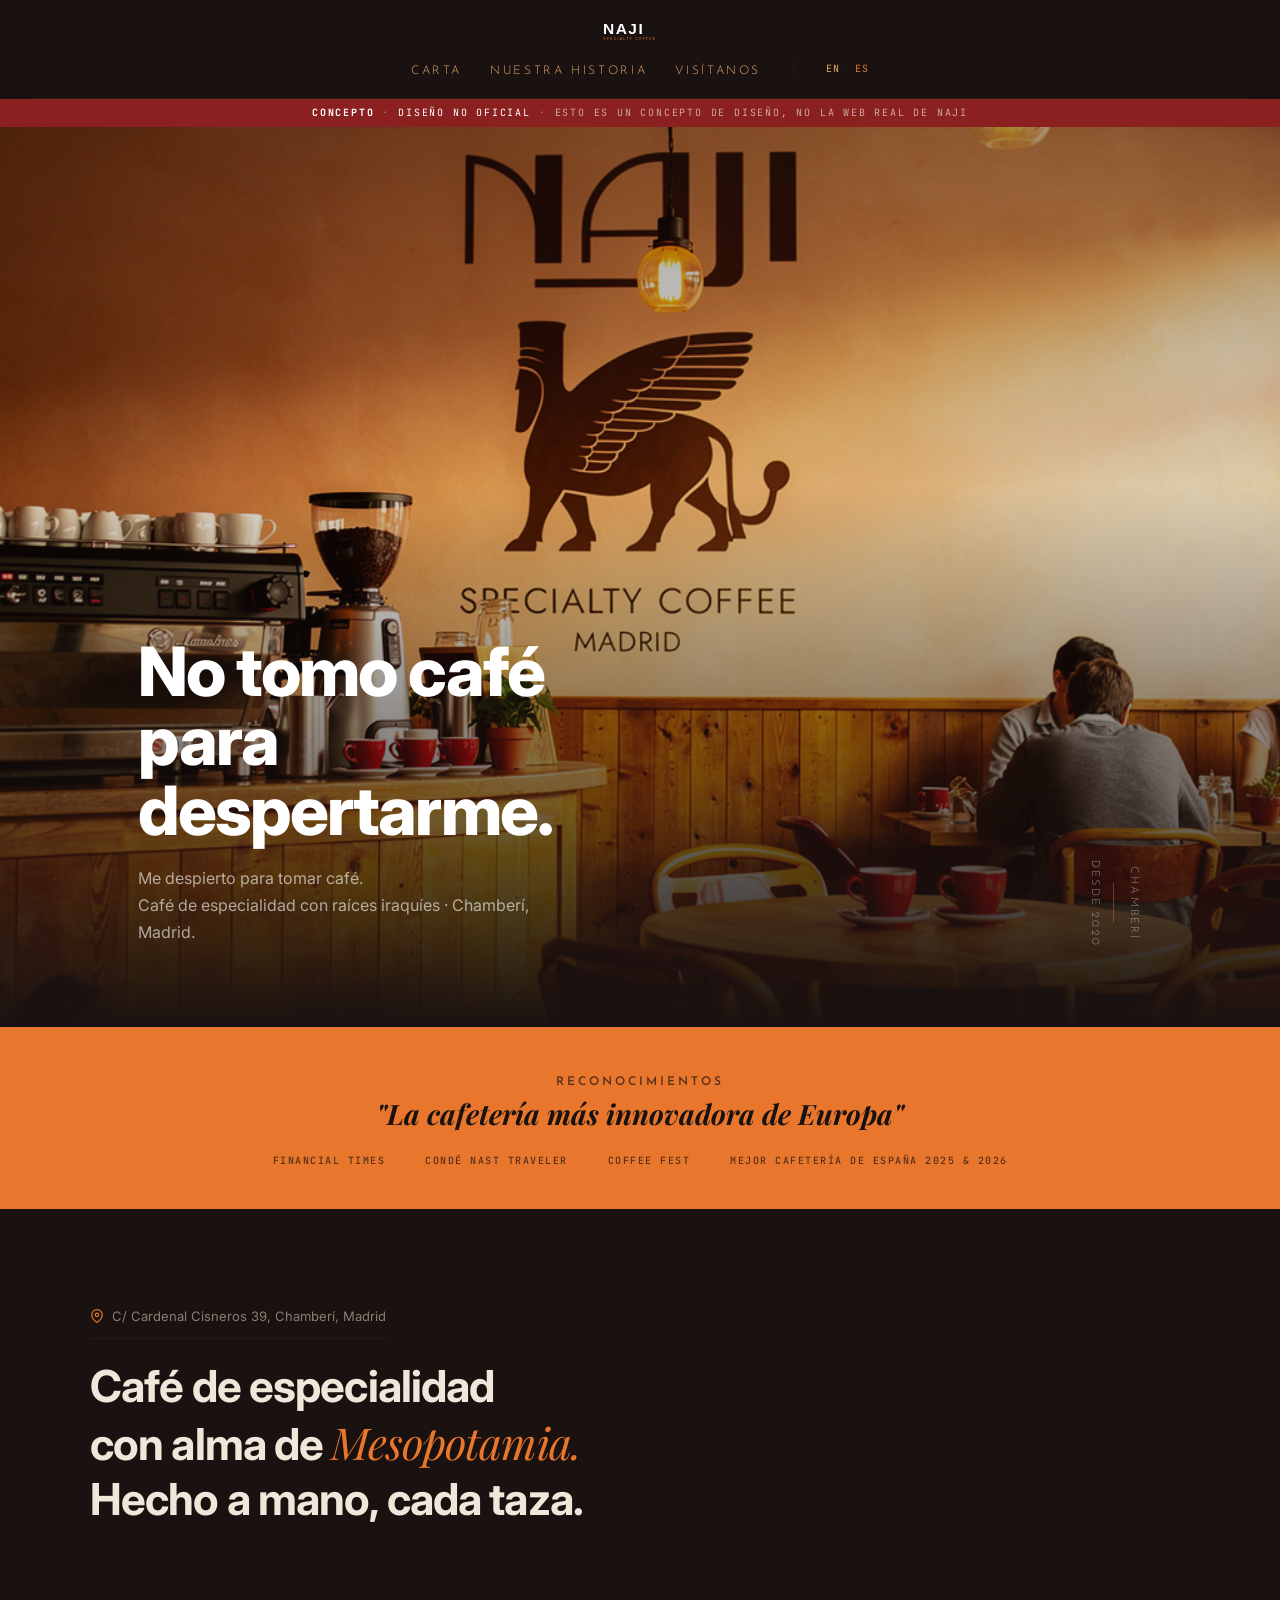
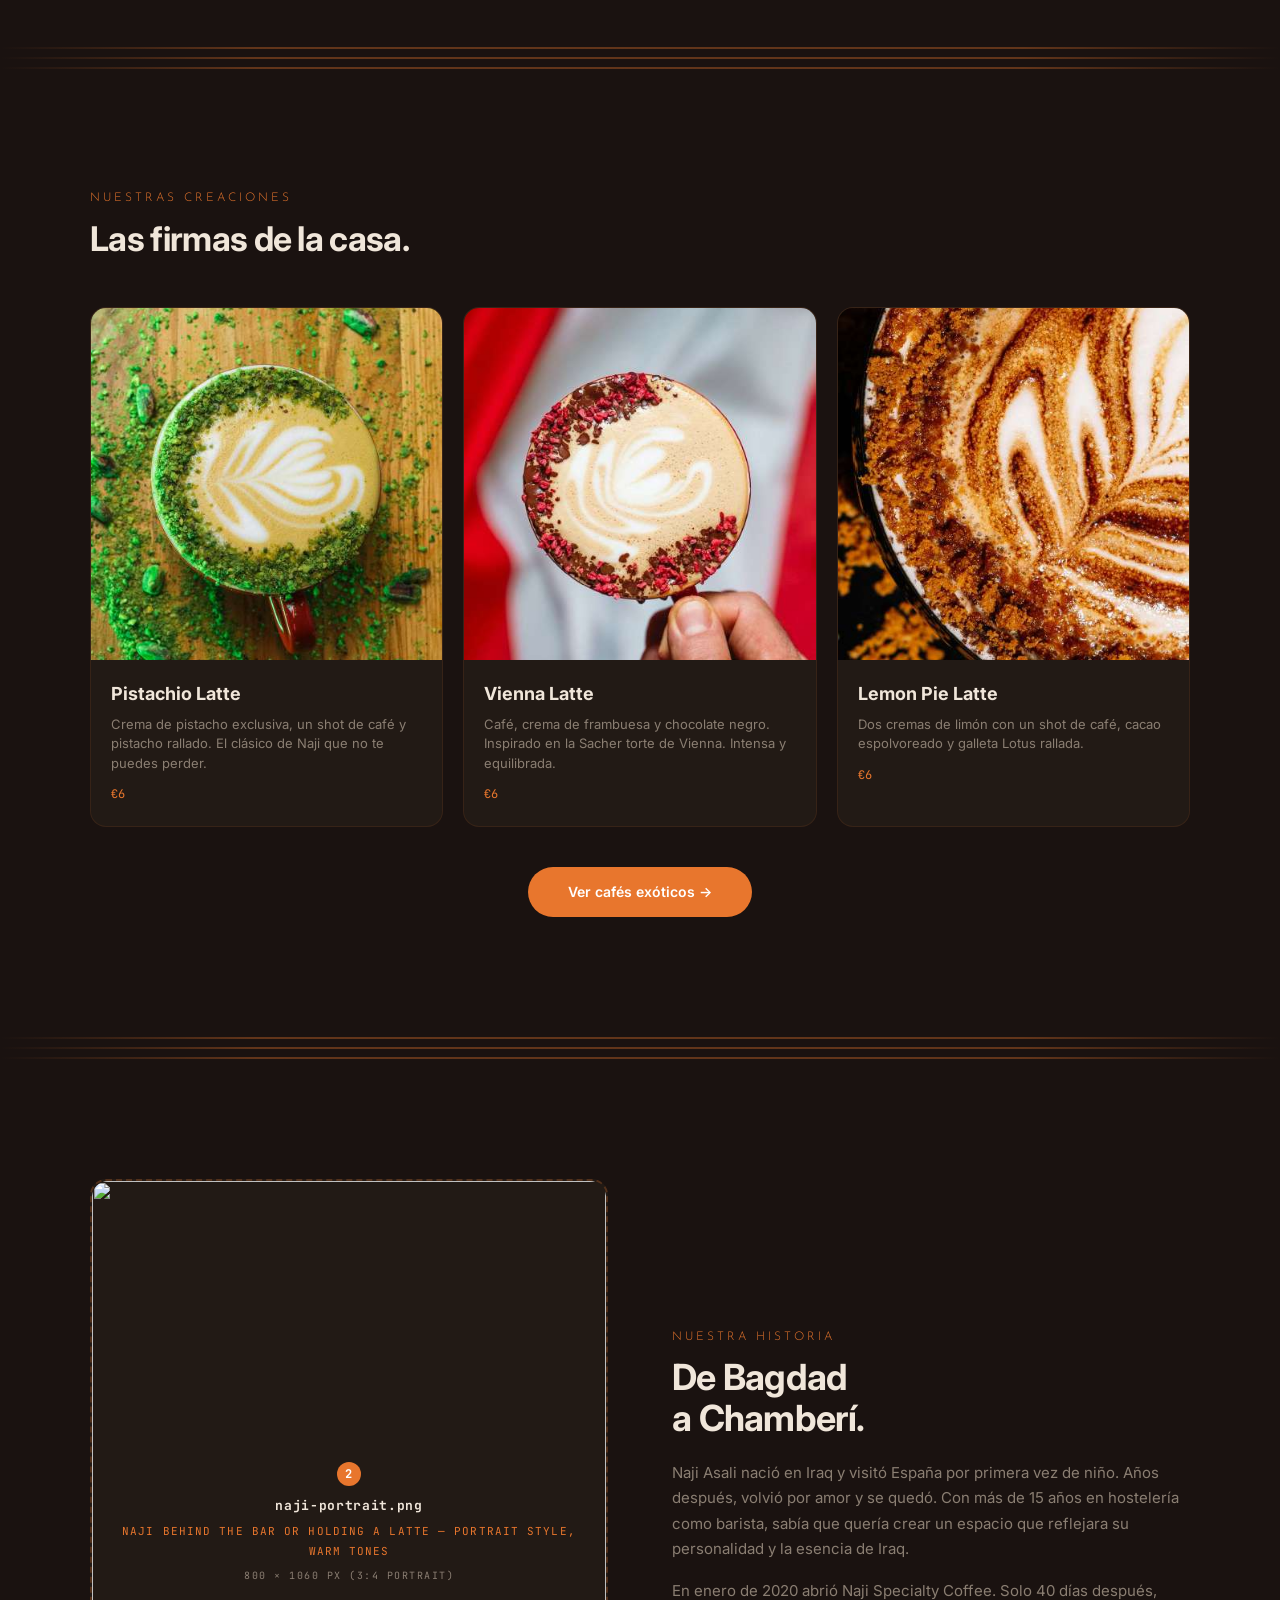
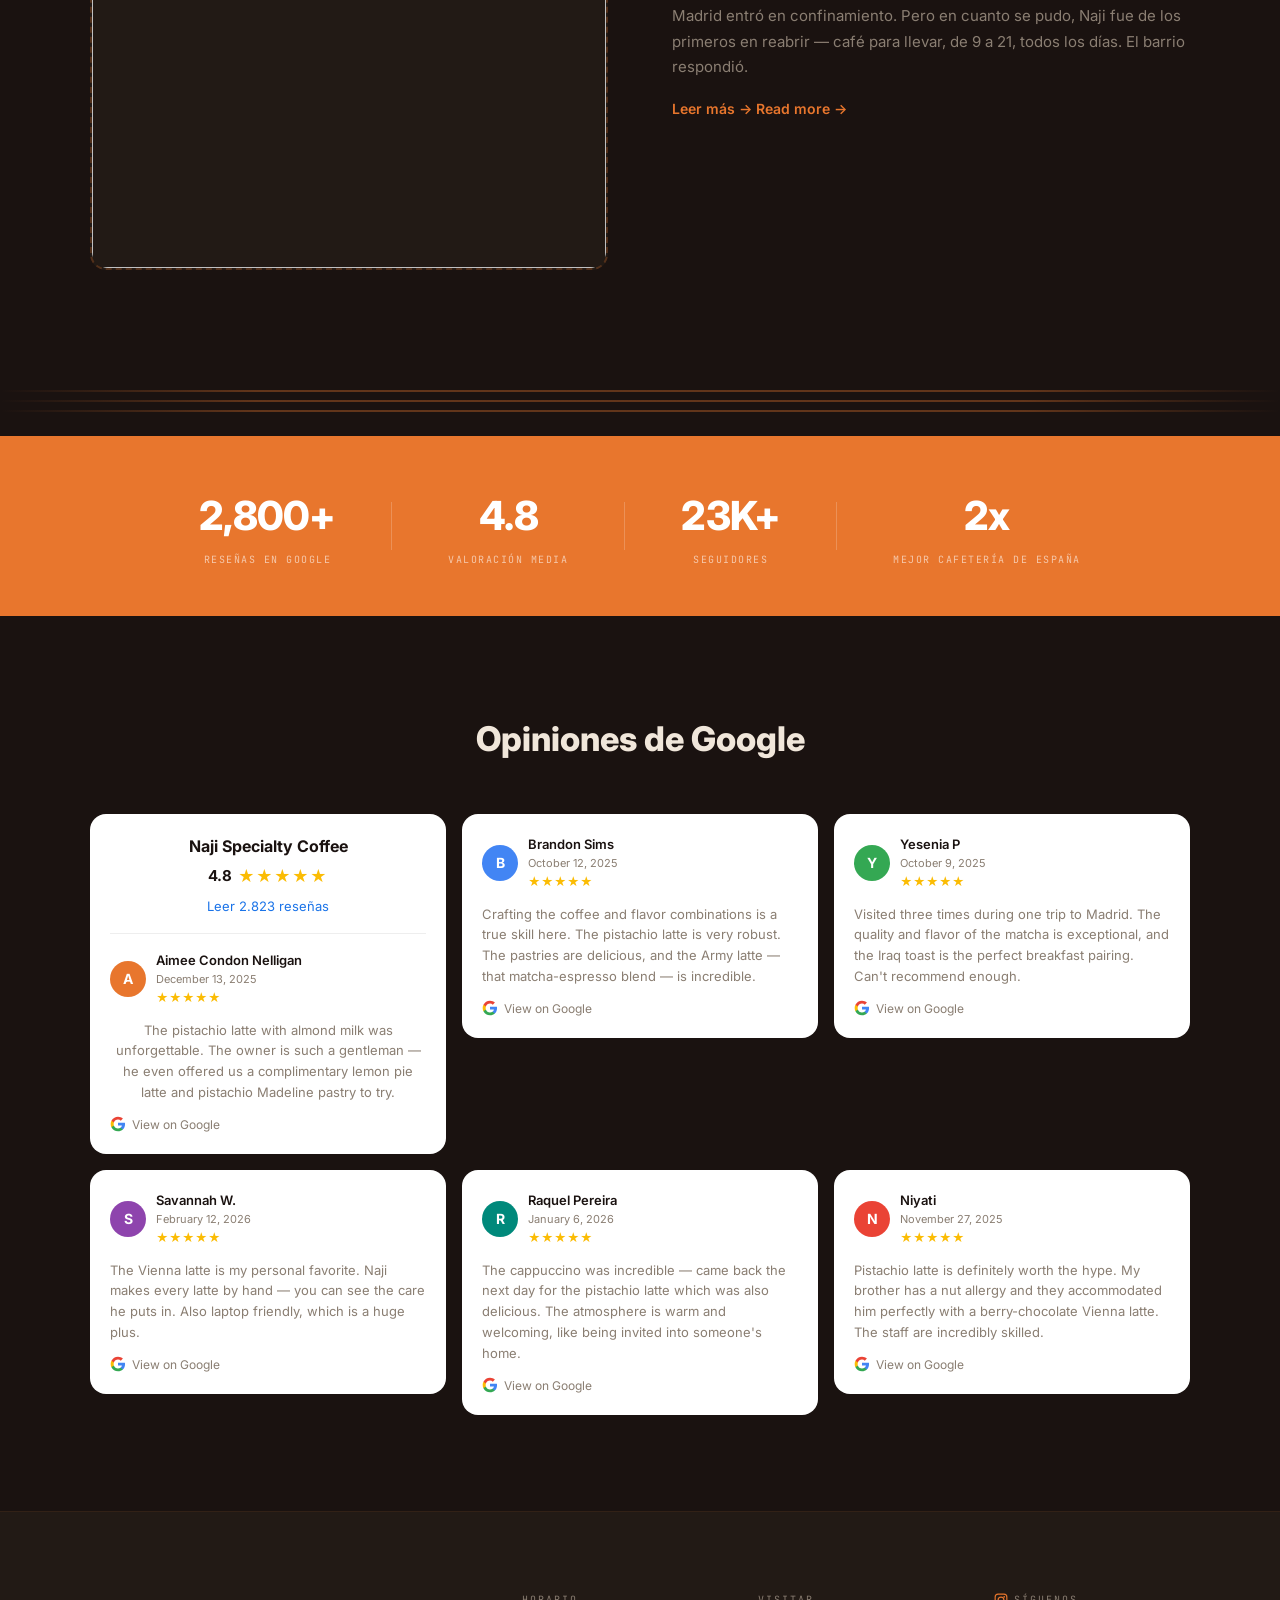
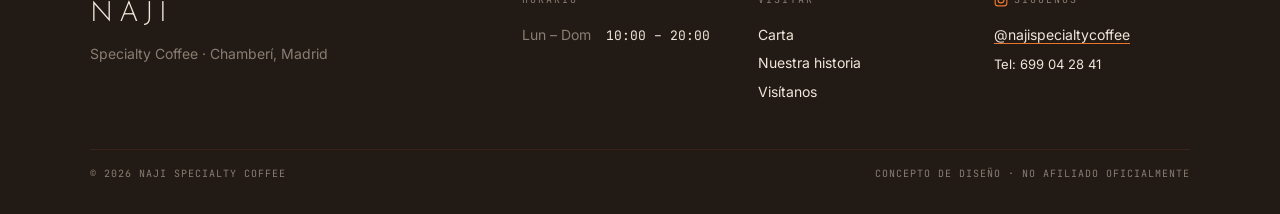
==== index.html @ 487032be "Add hamburger menu for mobile navigation Co-Authored-By: Claude Opus 4.6 (1M context) <noreply@anthr" ====
<!DOCTYPE html>
<html lang="es" class="lang-es">
<head>
<meta charset="UTF-8">
<meta name="viewport" content="width=device-width, initial-scale=1.0">
<title>Naji Specialty Coffee · Chamberí, Madrid</title>
<meta name="description" content="Naji Specialty Coffee — No tomo café para despertarme, me despierto para tomar café. Café de especialidad con raíces iraquíes en Chamberí. Mejor cafetería de España 2025 y 2026.">
<link rel="icon" type="image/svg+xml" href="favicon.svg">
<link rel="preconnect" href="https://fonts.googleapis.com">
<link rel="preconnect" href="https://fonts.gstatic.com" crossorigin>
<link href="https://fonts.googleapis.com/css2?family=Josefin+Sans:wght@300;400;600&family=Playfair+Display:ital,wght@0,400;0,600;0,700;1,400;1,600&family=Inter:wght@300;400;500&family=JetBrains+Mono:wght@400;500&display=swap" rel="stylesheet">
<link rel="stylesheet" href="css/style.css">
</head>
<body>

<div class="sticky-header">
<nav class="nav">
  <a href="index.html" class="nav-logo">
    <img src="logo.svg" alt="Naji Specialty Coffee">
  </a>
  <div class="nav-bottom">
    <ul class="nav-links">
      <li><a href="carta.html" data-es>Carta</a><a href="carta.html" data-en>Menu</a></li>
      <li><a href="nuestra-historia.html" data-es>Nuestra historia</a><a href="nuestra-historia.html" data-en>Our story</a></li>
      <li><a href="visitanos.html" data-es>Visítanos</a><a href="visitanos.html" data-en>Visit</a></li>
    </ul>
    <div class="nav-divider"></div>
    <div class="lang-toggle">
      <button data-lang="en">EN</button>
      <span class="sep">&middot;</span>
      <button data-lang="es">ES</button>
    </div>
    <button class="hamburger" aria-label="Menu"><span></span><span></span><span></span></button>
  </div>
</nav>
<div class="concept-banner">
  <strong>Concepto</strong><span class="sep">&middot;</span><span>Diseño no oficial</span><span class="sep">&middot;</span><span class="soft">Esto es un concepto de diseño, no la web real de Naji</span>
</div>
</div>

<!-- HERO -->
<section class="hero">
  <div class="hero-media">
    <img src="img/hero-interior.png" alt="">
  </div>
  <div class="hero-inner">
    <div class="hero-caption">
      <h1 class="title" data-es>No tomo café<br>para despertarme.</h1>
      <h1 class="title" data-en>I don't drink coffee<br>to wake up.</h1>
      <p class="subtitle" data-es>Me despierto para tomar café.<br>Café de especialidad con raíces iraquíes · Chamberí, Madrid.</p>
      <p class="subtitle" data-en>I wake up to drink coffee.<br>Specialty coffee with Iraqi roots · Chamberí, Madrid.</p>
    </div>
    <div class="hero-side-label">
      <span>Chamberí</span>
      <span class="hero-side-line"></span>
      <span>Desde 2020</span>
    </div>
  </div>
</section>

<!-- PRESS STRIP -->
<section class="press-strip">
  <div class="press-inner">
    <span class="label" data-es>Reconocimientos</span>
    <span class="label" data-en>Recognition</span>
    <p class="headline" data-es>"La cafetería más innovadora de Europa"</p>
    <p class="headline" data-en>"The most inventive coffee shop in Europe"</p>
    <div class="press-logos">
      <span>Financial Times</span>
      <span>Condé Nast Traveler</span>
      <span>Coffee Fest</span>
      <span data-es>Mejor Cafetería de España 2025 & 2026</span>
      <span data-en>Best Café in Spain 2025 & 2026</span>
    </div>
  </div>
</section>

<!-- INTRO -->
<section class="intro">
  <div class="intro-inner">
    <span class="intro-address">
      <svg width="14" height="14" viewBox="0 0 24 24" fill="none" stroke="currentColor" stroke-width="2"><path d="M21 10c0 7-9 13-9 13s-9-6-9-13a9 9 0 0 1 18 0z"/><circle cx="12" cy="10" r="3"/></svg>
      C/ Cardenal Cisneros 39, Chamberí, Madrid
    </span>
    <div class="intro-statement" data-es>
      Café de especialidad<br>
      con alma de <em>Mesopotamia.</em><br>
      Hecho a mano, cada taza.
    </div>
    <div class="intro-statement" data-en>
      Specialty coffee<br>
      with a <em>Mesopotamian</em> soul.<br>
      Handcrafted, every cup.
    </div>
  </div>
</section>

<div class="section-lines"><span></span><span></span><span></span></div>

<!-- SIGNATURE DRINKS -->
<section class="signature">
  <div class="signature-inner">
    <div class="signature-header">
      <span class="section-label" data-es>Nuestras creaciones</span>
      <span class="section-label" data-en>Our creations</span>
      <h2 class="display-m" data-es>Las firmas de la casa.</h2>
      <h2 class="display-m" data-en>House signatures.</h2>
    </div>
    <div class="signature-grid">
      <a href="carta.html" class="sig-card">
        <div class="media"><img src="img/pistachio-latte.jpg" alt=""></div>
        <div class="body">
          <h3>Pistachio Latte</h3>
          <p class="desc" data-es>Crema de pistacho exclusiva, un shot de café y pistacho rallado. El clásico de Naji que no te puedes perder.</p>
          <p class="desc" data-en>Exclusive pistachio cream, a coffee shot and grated pistachio. The Naji classic you can't miss.</p>
          <span class="price">&euro;6</span>
        </div>
      </a>
      <a href="carta.html" class="sig-card">
        <div class="media"><img src="img/vienna-latte.jpg" alt=""></div>
        <div class="body">
          <h3>Vienna Latte</h3>
          <p class="desc" data-es>Café, crema de frambuesa y chocolate negro. Inspirado en la Sacher torte de Vienna. Intensa y equilibrada.</p>
          <p class="desc" data-en>Coffee, raspberry cream and dark chocolate. Inspired by Vienna's Sacher torte. Intense and balanced.</p>
          <span class="price">&euro;6</span>
        </div>
      </a>
      <a href="carta.html" class="sig-card">
        <div class="media"><img src="img/lemon-pie-latte.jpg" alt=""></div>
        <div class="body">
          <h3>Lemon Pie Latte</h3>
          <p class="desc" data-es>Dos cremas de limón con un shot de café, cacao espolvoreado y galleta Lotus rallada.</p>
          <p class="desc" data-en>Two lemon creams with a coffee shot, cacao and crushed Lotus biscuit.</p>
          <span class="price">&euro;6</span>
        </div>
      </a>
    </div>
    <div style="text-align: center; margin-top: 40px;">
      <a href="carta.html" class="menu-hl-btn" data-es>Ver cafés exóticos &rarr;</a>
      <a href="carta.html" class="menu-hl-btn" data-en>See exotic coffees &rarr;</a>
    </div>
  </div>
</section>

<div class="section-lines"><span></span><span></span><span></span></div>

<!-- STORY -->
<section class="story">
  <div class="story-grid">
    <div class="story-media img-placeholder">
      <img src="img/naji-portrait.png" alt="">
      <div class="ph-label"><span class="ph-num">2</span><strong>naji-portrait.png</strong>Naji behind the bar or holding a latte — portrait style, warm tones<br><span class="ph-res">800 &times; 1060 px (3:4 portrait)</span></div>
    </div>
    <div class="story-copy">
      <span class="section-label" data-es>Nuestra historia</span>
      <span class="section-label" data-en>Our story</span>
      <h2 data-es>De Bagdad<br>a Chamberí.</h2>
      <h2 data-en>From Baghdad<br>to Chamberí.</h2>
      <p data-es>Naji Asali nació en Iraq y visitó España por primera vez de niño. Años después, volvió por amor y se quedó. Con más de 15 años en hostelería como barista, sabía que quería crear un espacio que reflejara su personalidad y la esencia de Iraq.</p>
      <p data-en>Naji Asali was born in Iraq and visited Spain for the first time as a kid. Years later, he moved back for love and stayed. With over 15 years in hospitality as a barista, he knew he wanted to create a space that reflected his personality and the essence of Iraq.</p>
      <p data-es>En enero de 2020 abrió Naji Specialty Coffee. Solo 40 días después, Madrid entró en confinamiento. Pero en cuanto se pudo, Naji fue de los primeros en reabrir — café para llevar, de 9 a 21, todos los días. El barrio respondió.</p>
      <p data-en>In January 2020 he opened Naji Specialty Coffee. Just 40 days later, Madrid went into lockdown. But as soon as it was possible, Naji was one of the first to reopen — takeaway coffee, 9 to 9, every day. The neighbourhood responded.</p>
      <a href="nuestra-historia.html" class="link" data-es>Leer más &rarr;</a>
      <a href="nuestra-historia.html" class="link" data-en>Read more &rarr;</a>
    </div>
  </div>
</section>

<div class="section-lines"><span></span><span></span><span></span></div>

<!-- AWARDS NUMBERS -->
<section class="awards-strip">
  <div class="awards-inner">
    <div class="award">
      <span class="number">2,800+</span>
      <span class="unit" data-es>Reseñas en Google</span>
      <span class="unit" data-en>Google Reviews</span>
    </div>
    <div class="award-divider"></div>
    <div class="award">
      <span class="number">4.8</span>
      <span class="unit" data-es>Valoración media</span>
      <span class="unit" data-en>Average rating</span>
    </div>
    <div class="award-divider"></div>
    <div class="award">
      <span class="number">23K+</span>
      <span class="unit">Seguidores</span>
    </div>
    <div class="award-divider"></div>
    <div class="award">
      <span class="number">2x</span>
      <span class="unit" data-es>Mejor Cafetería de España</span>
      <span class="unit" data-en>Best Café in Spain</span>
    </div>
  </div>
</section>

<!-- GOOGLE REVIEWS -->
<section class="reviews">
  <div class="reviews-inner">
    <h2 class="reviews-title" data-es>Opiniones de Google</h2>
    <h2 class="reviews-title" data-en>Google Reviews</h2>
    <div class="reviews-grid">
      <!-- Summary card -->
      <div class="review-card review-summary-card">
        <div class="review-biz-name">Naji Specialty Coffee</div>
        <div class="review-rating-row">
          <span class="review-score">4.8</span>
          <span class="review-stars-gold">&#9733;&#9733;&#9733;&#9733;&#9733;</span>
        </div>
        <a href="https://g.co/kgs/najispecialtycoffee" target="_blank" class="review-read-all" data-es>Leer 2.823 reseñas</a>
        <a href="https://g.co/kgs/najispecialtycoffee" target="_blank" class="review-read-all" data-en>Read 2,823 reviews</a>
        <div class="review-card-inner">
          <div class="review-avatar av-orange">A</div>
          <div class="review-meta">
            <span class="review-author">Aimee Condon Nelligan</span>
            <span class="review-date">December 13, 2025</span>
            <span class="review-stars-sm">&#9733;&#9733;&#9733;&#9733;&#9733;</span>
          </div>
        </div>
        <p class="review-text">The pistachio latte with almond milk was unforgettable. The owner is such a gentleman — he even offered us a complimentary lemon pie latte and pistachio Madeline pastry to try.</p>
        <a href="https://www.google.com/maps/place/Naji+Specialty+Coffee" target="_blank" class="review-google-link"><svg class="g-icon" viewBox="0 0 24 24" width="16" height="16"><path fill="#4285F4" d="M22.56 12.25c0-.78-.07-1.53-.2-2.25H12v4.26h5.92a5.06 5.06 0 0 1-2.2 3.32v2.77h3.57c2.08-1.92 3.27-4.74 3.27-8.1z"/><path fill="#34A853" d="M12 23c2.97 0 5.46-.98 7.28-2.66l-3.57-2.77c-.98.66-2.23 1.06-3.71 1.06-2.86 0-5.29-1.93-6.16-4.53H2.18v2.84C3.99 20.53 7.7 23 12 23z"/><path fill="#FBBC05" d="M5.84 14.09c-.22-.66-.35-1.36-.35-2.09s.13-1.43.35-2.09V7.07H2.18C1.43 8.55 1 10.22 1 12s.43 3.45 1.18 4.93l2.85-2.22.81-.62z"/><path fill="#EA4335" d="M12 5.38c1.62 0 3.06.56 4.21 1.64l3.15-3.15C17.45 2.09 14.97 1 12 1 7.7 1 3.99 3.47 2.18 7.07l3.66 2.84c.87-2.6 3.3-4.53 6.16-4.53z"/></svg>View on Google</a>
      </div>

      <!-- Review 2 -->
      <div class="review-card">
        <div class="review-card-inner">
          <div class="review-avatar av-blue">B</div>
          <div class="review-meta">
            <span class="review-author">Brandon Sims</span>
            <span class="review-date">October 12, 2025</span>
            <span class="review-stars-sm">&#9733;&#9733;&#9733;&#9733;&#9733;</span>
          </div>
        </div>
        <p class="review-text">Crafting the coffee and flavor combinations is a true skill here. The pistachio latte is very robust. The pastries are delicious, and the Army latte — that matcha-espresso blend — is incredible.</p>
        <a href="https://www.google.com/maps/place/Naji+Specialty+Coffee" target="_blank" class="review-google-link"><svg class="g-icon" viewBox="0 0 24 24" width="16" height="16"><path fill="#4285F4" d="M22.56 12.25c0-.78-.07-1.53-.2-2.25H12v4.26h5.92a5.06 5.06 0 0 1-2.2 3.32v2.77h3.57c2.08-1.92 3.27-4.74 3.27-8.1z"/><path fill="#34A853" d="M12 23c2.97 0 5.46-.98 7.28-2.66l-3.57-2.77c-.98.66-2.23 1.06-3.71 1.06-2.86 0-5.29-1.93-6.16-4.53H2.18v2.84C3.99 20.53 7.7 23 12 23z"/><path fill="#FBBC05" d="M5.84 14.09c-.22-.66-.35-1.36-.35-2.09s.13-1.43.35-2.09V7.07H2.18C1.43 8.55 1 10.22 1 12s.43 3.45 1.18 4.93l2.85-2.22.81-.62z"/><path fill="#EA4335" d="M12 5.38c1.62 0 3.06.56 4.21 1.64l3.15-3.15C17.45 2.09 14.97 1 12 1 7.7 1 3.99 3.47 2.18 7.07l3.66 2.84c.87-2.6 3.3-4.53 6.16-4.53z"/></svg>View on Google</a>
      </div>

      <!-- Review 3 -->
      <div class="review-card">
        <div class="review-card-inner">
          <div class="review-avatar av-green">Y</div>
          <div class="review-meta">
            <span class="review-author">Yesenia P</span>
            <span class="review-date">October 9, 2025</span>
            <span class="review-stars-sm">&#9733;&#9733;&#9733;&#9733;&#9733;</span>
          </div>
        </div>
        <p class="review-text">Visited three times during one trip to Madrid. The quality and flavor of the matcha is exceptional, and the Iraq toast is the perfect breakfast pairing. Can't recommend enough.</p>
        <a href="https://www.google.com/maps/place/Naji+Specialty+Coffee" target="_blank" class="review-google-link"><svg class="g-icon" viewBox="0 0 24 24" width="16" height="16"><path fill="#4285F4" d="M22.56 12.25c0-.78-.07-1.53-.2-2.25H12v4.26h5.92a5.06 5.06 0 0 1-2.2 3.32v2.77h3.57c2.08-1.92 3.27-4.74 3.27-8.1z"/><path fill="#34A853" d="M12 23c2.97 0 5.46-.98 7.28-2.66l-3.57-2.77c-.98.66-2.23 1.06-3.71 1.06-2.86 0-5.29-1.93-6.16-4.53H2.18v2.84C3.99 20.53 7.7 23 12 23z"/><path fill="#FBBC05" d="M5.84 14.09c-.22-.66-.35-1.36-.35-2.09s.13-1.43.35-2.09V7.07H2.18C1.43 8.55 1 10.22 1 12s.43 3.45 1.18 4.93l2.85-2.22.81-.62z"/><path fill="#EA4335" d="M12 5.38c1.62 0 3.06.56 4.21 1.64l3.15-3.15C17.45 2.09 14.97 1 12 1 7.7 1 3.99 3.47 2.18 7.07l3.66 2.84c.87-2.6 3.3-4.53 6.16-4.53z"/></svg>View on Google</a>
      </div>

      <!-- Review 4 -->
      <div class="review-card">
        <div class="review-card-inner">
          <div class="review-avatar av-purple">S</div>
          <div class="review-meta">
            <span class="review-author">Savannah W.</span>
            <span class="review-date">February 12, 2026</span>
            <span class="review-stars-sm">&#9733;&#9733;&#9733;&#9733;&#9733;</span>
          </div>
        </div>
        <p class="review-text">The Vienna latte is my personal favorite. Naji makes every latte by hand — you can see the care he puts in. Also laptop friendly, which is a huge plus.</p>
        <a href="https://www.google.com/maps/place/Naji+Specialty+Coffee" target="_blank" class="review-google-link"><svg class="g-icon" viewBox="0 0 24 24" width="16" height="16"><path fill="#4285F4" d="M22.56 12.25c0-.78-.07-1.53-.2-2.25H12v4.26h5.92a5.06 5.06 0 0 1-2.2 3.32v2.77h3.57c2.08-1.92 3.27-4.74 3.27-8.1z"/><path fill="#34A853" d="M12 23c2.97 0 5.46-.98 7.28-2.66l-3.57-2.77c-.98.66-2.23 1.06-3.71 1.06-2.86 0-5.29-1.93-6.16-4.53H2.18v2.84C3.99 20.53 7.7 23 12 23z"/><path fill="#FBBC05" d="M5.84 14.09c-.22-.66-.35-1.36-.35-2.09s.13-1.43.35-2.09V7.07H2.18C1.43 8.55 1 10.22 1 12s.43 3.45 1.18 4.93l2.85-2.22.81-.62z"/><path fill="#EA4335" d="M12 5.38c1.62 0 3.06.56 4.21 1.64l3.15-3.15C17.45 2.09 14.97 1 12 1 7.7 1 3.99 3.47 2.18 7.07l3.66 2.84c.87-2.6 3.3-4.53 6.16-4.53z"/></svg>View on Google</a>
      </div>

      <!-- Review 5 -->
      <div class="review-card">
        <div class="review-card-inner">
          <div class="review-avatar av-teal">R</div>
          <div class="review-meta">
            <span class="review-author">Raquel Pereira</span>
            <span class="review-date">January 6, 2026</span>
            <span class="review-stars-sm">&#9733;&#9733;&#9733;&#9733;&#9733;</span>
          </div>
        </div>
        <p class="review-text">The cappuccino was incredible — came back the next day for the pistachio latte which was also delicious. The atmosphere is warm and welcoming, like being invited into someone's home.</p>
        <a href="https://www.google.com/maps/place/Naji+Specialty+Coffee" target="_blank" class="review-google-link"><svg class="g-icon" viewBox="0 0 24 24" width="16" height="16"><path fill="#4285F4" d="M22.56 12.25c0-.78-.07-1.53-.2-2.25H12v4.26h5.92a5.06 5.06 0 0 1-2.2 3.32v2.77h3.57c2.08-1.92 3.27-4.74 3.27-8.1z"/><path fill="#34A853" d="M12 23c2.97 0 5.46-.98 7.28-2.66l-3.57-2.77c-.98.66-2.23 1.06-3.71 1.06-2.86 0-5.29-1.93-6.16-4.53H2.18v2.84C3.99 20.53 7.7 23 12 23z"/><path fill="#FBBC05" d="M5.84 14.09c-.22-.66-.35-1.36-.35-2.09s.13-1.43.35-2.09V7.07H2.18C1.43 8.55 1 10.22 1 12s.43 3.45 1.18 4.93l2.85-2.22.81-.62z"/><path fill="#EA4335" d="M12 5.38c1.62 0 3.06.56 4.21 1.64l3.15-3.15C17.45 2.09 14.97 1 12 1 7.7 1 3.99 3.47 2.18 7.07l3.66 2.84c.87-2.6 3.3-4.53 6.16-4.53z"/></svg>View on Google</a>
      </div>

      <!-- Review 6 -->
      <div class="review-card">
        <div class="review-card-inner">
          <div class="review-avatar av-red">N</div>
          <div class="review-meta">
            <span class="review-author">Niyati</span>
            <span class="review-date">November 27, 2025</span>
            <span class="review-stars-sm">&#9733;&#9733;&#9733;&#9733;&#9733;</span>
          </div>
        </div>
        <p class="review-text">Pistachio latte is definitely worth the hype. My brother has a nut allergy and they accommodated him perfectly with a berry-chocolate Vienna latte. The staff are incredibly skilled.</p>
        <a href="https://www.google.com/maps/place/Naji+Specialty+Coffee" target="_blank" class="review-google-link"><svg class="g-icon" viewBox="0 0 24 24" width="16" height="16"><path fill="#4285F4" d="M22.56 12.25c0-.78-.07-1.53-.2-2.25H12v4.26h5.92a5.06 5.06 0 0 1-2.2 3.32v2.77h3.57c2.08-1.92 3.27-4.74 3.27-8.1z"/><path fill="#34A853" d="M12 23c2.97 0 5.46-.98 7.28-2.66l-3.57-2.77c-.98.66-2.23 1.06-3.71 1.06-2.86 0-5.29-1.93-6.16-4.53H2.18v2.84C3.99 20.53 7.7 23 12 23z"/><path fill="#FBBC05" d="M5.84 14.09c-.22-.66-.35-1.36-.35-2.09s.13-1.43.35-2.09V7.07H2.18C1.43 8.55 1 10.22 1 12s.43 3.45 1.18 4.93l2.85-2.22.81-.62z"/><path fill="#EA4335" d="M12 5.38c1.62 0 3.06.56 4.21 1.64l3.15-3.15C17.45 2.09 14.97 1 12 1 7.7 1 3.99 3.47 2.18 7.07l3.66 2.84c.87-2.6 3.3-4.53 6.16-4.53z"/></svg>View on Google</a>
      </div>
    </div>
  </div>
</section>

<!-- FOOTER -->
<footer class="footer">
  <div class="footer-grid">
    <div>
      <div class="wordmark">NAJI</div>
      <p class="tagline-footer" data-es>Specialty Coffee · Chamberí, Madrid</p>
      <p class="tagline-footer" data-en>Specialty Coffee · Chamberí, Madrid</p>
    </div>
    <div>
      <h4 data-es>Horario</h4>
      <h4 data-en>Hours</h4>
      <div class="hours-table">
        <div class="hours-row">
          <span class="hours-days" data-es>Lun – Dom</span>
          <span class="hours-days" data-en>Mon – Sun</span>
          <span class="hours-time">10:00 – 20:00</span>
        </div>
      </div>
    </div>
    <div>
      <h4 data-es>Visitar</h4>
      <h4 data-en>Visit</h4>
      <ul>
        <li><a href="carta.html" data-es>Carta</a><a href="carta.html" data-en>Menu</a></li>
        <li><a href="nuestra-historia.html" data-es>Nuestra historia</a><a href="nuestra-historia.html" data-en>Our story</a></li>
        <li><a href="visitanos.html" data-es>Visítanos</a><a href="visitanos.html" data-en>Visit us</a></li>
      </ul>
    </div>
    <div>
      <h4 class="follow-heading" data-es><svg class="ig-icon" viewBox="0 0 24 24" fill="none" stroke="currentColor" stroke-width="2" stroke-linecap="round" stroke-linejoin="round"><rect x="2" y="2" width="20" height="20" rx="5"/><circle cx="12" cy="12" r="5"/><circle cx="17.5" cy="6.5" r="1.5" fill="currentColor" stroke="none"/></svg>Síguenos</h4>
      <h4 class="follow-heading" data-en><svg class="ig-icon" viewBox="0 0 24 24" fill="none" stroke="currentColor" stroke-width="2" stroke-linecap="round" stroke-linejoin="round"><rect x="2" y="2" width="20" height="20" rx="5"/><circle cx="12" cy="12" r="5"/><circle cx="17.5" cy="6.5" r="1.5" fill="currentColor" stroke="none"/></svg>Follow</h4>
      <ul>
        <li><a href="https://instagram.com/najispecialtycoffee" target="_blank" class="ig-handle">@najispecialtycoffee</a></li>
        <li style="margin-top: 8px; font-size: 13px; color: var(--text-muted);">Tel: 699 04 28 41</li>
      </ul>
    </div>
  </div>
  <div class="footer-bottom">
    <span>&copy; 2026 Naji Specialty Coffee</span>
    <span data-es>Concepto de diseño &middot; No afiliado oficialmente</span>
    <span data-en>Design concept &middot; Not officially affiliated</span>
  </div>
</footer>

<div class="mobile-menu">
  <a href="index.html" data-es>Inicio</a><a href="index.html" data-en>Home</a>
  <a href="carta.html" data-es>Carta</a><a href="carta.html" data-en>Menu</a>
  <a href="nuestra-historia.html" data-es>Nuestra historia</a><a href="nuestra-historia.html" data-en>Our story</a>
  <a href="visitanos.html" data-es>Visítanos</a><a href="visitanos.html" data-en>Visit</a>
</div>
<script src="js/lang.js"></script>
</body>
</html>
---- css/style.css ----
/* ========================================
   NAJI SPECIALTY COFFEE — IG Modern Dark
   ======================================== */

:root {
  --bg: #1A1210;
  --bg-card: #221A15;
  --bg-card-hover: #2A201A;
  --orange: #E8762D;
  --orange-glow: rgba(232,118,45,0.12);
  --white: #FFFFFF;
  --black: #1A1210;
  --text: #F0E6DA;
  --text-dim: #8A7E72;
  --border: rgba(232,118,45,0.08);

  --font: 'Inter', -apple-system, sans-serif;
  --font-display: 'Playfair Display', Georgia, serif;
  --font-naji: 'Josefin Sans', sans-serif;
  --font-mono: 'JetBrains Mono', monospace;

  --max-w: 1100px;
  --r: 16px;
}

*, *::before, *::after { box-sizing: border-box; margin: 0; padding: 0; }
html { scroll-behavior: smooth; }


body {
  font-family: var(--font); background: var(--bg); color: var(--text);
  line-height: 1.6; -webkit-font-smoothing: antialiased;
  opacity: 0; transition: opacity 0.15s;
}
body.fonts-ready { opacity: 1; }
a { color: inherit; text-decoration: none; }
img { display: block; width: 100%; height: auto; object-fit: cover; }
ul { list-style: none; }

/* --- Sticky header wrapper --- */
.sticky-header {
  position: sticky; top: 0; z-index: 900;
}
/* --- Banner (below nav) --- */
.concept-banner {
  position: relative; z-index: 800;
  background: #8B2020; color: #fff; text-align: center;
  font-family: var(--font-mono); font-size: 10px;
  letter-spacing: 0.18em; text-transform: uppercase;
  height: 28px; line-height: 28px; white-space: nowrap;
}
.concept-banner .sep { margin: 0 8px; opacity: 0.4; }
.concept-banner .soft { opacity: 0.6; }

/* --- Nav (centered stacked) --- */
.nav {
  display: flex; flex-direction: column; align-items: center;
  padding: 20px 32px 0;
  background: var(--bg);
}
.nav-logo img { height: 22px; width: auto; }
.nav-bottom {
  display: flex; align-items: center; gap: 32px;
  margin-top: 14px; padding-bottom: 16px;
  border-bottom: 1px solid var(--border); width: 100%; justify-content: center;
}
.nav-links { display: flex; gap: 28px; }
.nav-links a {
  font-family: var(--font-naji); font-size: 12px; font-weight: 300;
  letter-spacing: 0.22em; text-transform: uppercase;
  color: #E8A96A; transition: color 0.2s;
}
.nav-links a:hover { color: var(--white); }
.nav-divider { width: 1px; height: 14px; background: var(--border); }
.lang-toggle { display: flex; align-items: center; gap: 6px; }
.lang-toggle button {
  background: none; border: none; color: #E8A96A;
  font-family: var(--font-mono); font-size: 10px; cursor: pointer; padding: 0;
  letter-spacing: 0.1em;
}
.lang-toggle button.active { color: var(--orange); }
.lang-toggle .sep { color: #333; font-size: 10px; }

/* --- Hero --- */
.hero {
  position: relative; height: 100vh; min-height: 600px; max-height: 900px;
  overflow: hidden;
}
.hero-media { position: absolute; inset: 0; }
.hero-media img { width: 100%; height: 100%; object-fit: cover; }
.hero-media::after {
  content: ''; position: absolute; inset: 0;
  background: linear-gradient(to bottom, rgba(26,18,16,0.4) 0%, rgba(26,18,16,0.15) 40%, rgba(26,18,16,0.6) 75%, var(--bg) 100%);
}
.hero-inner {
  position: relative; z-index: 2; height: 100%;
  display: flex; align-items: flex-end;
  padding: 80px 48px; max-width: var(--max-w); margin: 0 auto;
}
.hero-caption { max-width: 560px; }
/* Hero side label (vertical) */
.hero-side-label {
  position: absolute; right: 48px; bottom: 80px; z-index: 2;
  display: flex; flex-direction: column; align-items: center; gap: 10px;
  font-family: var(--font-naji); font-size: 11px; font-weight: 300;
  letter-spacing: 0.2em; text-transform: uppercase; color: rgba(255,255,255,0.5);
  writing-mode: vertical-rl;
}
.hero-side-line { display: block; width: 1px; height: 40px; background: rgba(232,118,45,0.4); }
.hero-caption .title {
  font-family: var(--font); font-size: clamp(42px, 6vw, 68px);
  font-weight: 800; line-height: 1.02; color: var(--white);
  letter-spacing: -0.03em; margin-bottom: 20px;
}
.hero-caption .subtitle {
  font-size: 16px; font-weight: 400; color: rgba(255,255,255,0.6);
  line-height: 1.7; max-width: 420px;
}

/* --- Press Strip --- */
.press-strip {
  padding: 40px 32px; text-align: center;
  background: var(--orange); color: var(--bg);
}
.press-strip .label {
  font-family: var(--font-naji); font-size: 12px; font-weight: 300;
  text-transform: uppercase; letter-spacing: 0.25em;
  color: var(--bg); margin-bottom: 4px; opacity: 0.7; font-weight: 600;
}
.press-strip .headline {
  font-family: var(--font-display); font-size: clamp(20px, 2.5vw, 28px);
  font-weight: 700; font-style: italic; color: var(--bg);
}
.press-logos {
  display: flex; justify-content: center; gap: 40px; margin-top: 16px;
  font-family: var(--font-mono); font-size: 10px;
  text-transform: uppercase; letter-spacing: 0.15em; color: var(--bg); opacity: 0.7; font-weight: 500;
}

/* --- Intro --- */
.intro { padding: 96px 32px; }
.intro-inner { max-width: var(--max-w); margin: 0 auto; }
.intro-label {
  font-family: var(--font-mono); font-size: 10px;
  text-transform: uppercase; letter-spacing: 0.2em;
  color: var(--orange); margin-bottom: 16px;
}
.intro-address {
  display: inline-flex; align-items: center; gap: 8px;
  font-family: var(--font); font-size: 13px; font-weight: 400;
  color: var(--text-dim); margin-bottom: 20px;
  padding-bottom: 12px; border-bottom: 1px solid var(--border);
}
.intro-address svg { color: var(--orange); flex-shrink: 0; }
.intro-statement {
  font-size: clamp(28px, 3.5vw, 44px); font-weight: 700;
  line-height: 1.25; max-width: 640px; letter-spacing: -0.02em;
}
.intro-statement em {
  font-style: italic; font-family: var(--font-display);
  font-weight: 400; color: var(--orange);
}

/* --- Section divider lines --- */
.section-lines {
  padding: 24px 0;
  display: flex; flex-direction: column; gap: 8px;
}
.section-lines span {
  display: block; height: 2px; width: 100%;
  background: linear-gradient(to right, transparent, rgba(232,118,45,0.35) 20%, rgba(232,118,45,0.35) 80%, transparent);
}

/* --- Section helpers --- */
.section-label {
  font-family: var(--font-naji); font-size: 12px; font-weight: 300;
  text-transform: uppercase; letter-spacing: 0.25em;
  color: var(--orange); display: block; margin-bottom: 10px;
}
.display-m {
  font-size: clamp(24px, 3vw, 34px); font-weight: 700;
  line-height: 1.2; letter-spacing: -0.02em;
}

/* --- Signature Drinks --- */
.signature { padding: 96px 32px; }
.signature-inner { max-width: var(--max-w); margin: 0 auto; }
.signature-header { margin-bottom: 48px; }
.signature-grid { display: grid; grid-template-columns: repeat(3, 1fr); gap: 20px; }
.sig-card {
  background: var(--bg-card); border: 1px solid rgba(232,118,45,0.1);
  border-radius: var(--r); overflow: hidden;
  transition: border-color 0.3s, transform 0.3s;
}
.sig-card:hover { border-color: var(--orange); transform: translateY(-4px); }
.sig-card .media { aspect-ratio: 1; overflow: hidden; }
.sig-card .media img { width: 100%; height: 100%; object-fit: cover; transition: transform 0.5s; }
.sig-card:hover .media img { transform: scale(1.05); }
.sig-card .body { padding: 20px; }
.sig-card h3 { font-size: 18px; font-weight: 700; margin-bottom: 6px; }
.sig-card .desc { font-size: 13px; color: var(--text-dim); line-height: 1.5; }
.sig-card .price {
  display: inline-block; margin-top: 12px;
  font-family: var(--font-mono); font-size: 12px; color: var(--orange);
}

/* --- Story --- */
.story { padding: 96px 32px; }
.story-grid {
  max-width: var(--max-w); margin: 0 auto;
  display: grid; grid-template-columns: 1fr 1fr; gap: 64px; align-items: center;
}
.story-media { border-radius: var(--r); overflow: hidden; aspect-ratio: 3/4; }
.story-media img { width: 100%; height: 100%; object-fit: cover; }
.story-copy h2 {
  font-size: clamp(26px, 3vw, 36px); font-weight: 700;
  line-height: 1.15; margin-bottom: 20px; letter-spacing: -0.02em;
}
.story-copy p { font-size: 15px; color: var(--text-dim); line-height: 1.7; margin-bottom: 16px; }
.story-copy .link {
  display: inline-flex; align-items: center; gap: 6px;
  color: var(--orange); font-size: 14px; font-weight: 600;
  transition: gap 0.2s;
}
.story-copy .link:hover { gap: 10px; }

/* --- Menu Highlights --- */
.menu-highlights {
  padding: 96px 32px;
  background: var(--bg-card);
}
.menu-hl-inner { max-width: var(--max-w); margin: 0 auto; text-align: center; }
.menu-hl-sub { color: var(--text-dim); font-size: 15px; margin-top: 6px; margin-bottom: 48px; }
.menu-hl-grid { display: grid; grid-template-columns: repeat(4, 1fr); gap: 16px; text-align: left; }
.menu-hl-card {
  background: var(--bg); border: 1px solid rgba(232,118,45,0.08);
  border-radius: 12px; padding: 20px;
  transition: border-color 0.2s, background 0.2s;
  cursor: default; min-height: 110px; display: flex; flex-direction: column;
}
.menu-hl-card:hover { border-color: var(--orange); background: var(--bg-card-hover); }
.menu-hl-card h3 { font-size: 16px; font-weight: 600; margin-bottom: 4px; }
.menu-hl-desc {
  font-size: 12px; color: var(--text-dim); line-height: 1.4;
  max-height: 0; overflow: hidden; opacity: 0;
  transition: max-height 0.3s, opacity 0.25s, margin 0.3s;
}
.menu-hl-card:hover .menu-hl-desc { max-height: 50px; opacity: 1; margin-bottom: 8px; }
.menu-hl-price { font-family: var(--font-mono); font-size: 16px; font-weight: 700; color: var(--orange); margin-top: auto; }
.menu-hl-btn {
  display: inline-block; background: var(--orange); color: #fff;
  font-size: 14px; font-weight: 600; padding: 14px 40px;
  border-radius: 100px; transition: background 0.2s, transform 0.2s;
}
.menu-hl-btn:hover { background: #D06220; transform: scale(1.03); }

/* --- Awards --- */
.awards-strip { padding: 48px 32px; background: var(--orange); color: #fff; }
.awards-inner {
  max-width: var(--max-w); margin: 0 auto;
  display: flex; justify-content: center; align-items: center;
  gap: 56px; text-align: center;
}
.award { display: flex; flex-direction: column; align-items: center; gap: 4px; }
.award .number { font-size: 40px; font-weight: 800; letter-spacing: -0.02em; color: #fff; }
.award .unit { font-family: var(--font-mono); font-size: 10px; text-transform: uppercase; letter-spacing: 0.15em; color: rgba(255,255,255,0.6); }
.award-divider { width: 1px; height: 48px; background: rgba(255,255,255,0.2); }

/* --- Reviews --- */
.reviews { padding: 96px 32px; }
.reviews-inner { max-width: var(--max-w); margin: 0 auto; }
.reviews-title { font-size: clamp(24px, 3vw, 34px); font-weight: 800; text-align: center; margin-bottom: 48px; }
.reviews-grid { display: grid; grid-template-columns: repeat(3, 1fr); gap: 16px; align-items: start; }
.review-card {
  background: #fff; border: none; color: var(--black);
  border-radius: var(--r); padding: 20px;
}
.review-summary-card { text-align: center; }
.review-biz-name { font-weight: 700; font-size: 16px; margin-bottom: 4px; color: var(--black); }
.review-rating-row { display: flex; align-items: center; justify-content: center; gap: 6px; margin-bottom: 4px; }
.review-score { font-size: 15px; font-weight: 700; }
.review-stars-gold { color: #FBBC04; font-size: 16px; letter-spacing: 1px; }
.review-read-all {
  display: inline-block; font-size: 13px; color: #1a73e8;
  margin-bottom: 16px; padding-bottom: 16px;
  border-bottom: 1px solid #eee; width: 100%;
}
.review-card-inner { display: flex; align-items: center; gap: 10px; margin-bottom: 12px; text-align: left; }
.review-avatar {
  width: 36px; height: 36px; border-radius: 50%; background: var(--orange);
  color: #fff; display: flex; align-items: center; justify-content: center;
  font-weight: 700; font-size: 14px; flex-shrink: 0;
}
.review-avatar.av-blue { background: #4285F4; }
.review-avatar.av-red { background: #EA4335; }
.review-avatar.av-green { background: #34A853; }
.review-avatar.av-purple { background: #8E44AD; }
.review-avatar.av-teal { background: #00897B; }
.review-avatar.av-orange { background: var(--orange); }
.review-meta { display: flex; flex-direction: column; }
.review-author { font-size: 13px; font-weight: 600; color: var(--black); }
.review-date { font-size: 11px; color: var(--text-dim); }
.review-stars-sm { color: #FBBC04; font-size: 12px; }
.review-text { font-size: 13px; line-height: 1.6; color: var(--text-dim); margin-bottom: 12px; }
.review-google-link { display: flex; align-items: center; gap: 6px; font-size: 12px; color: var(--text-dim); }
.review-google-link:hover { color: var(--orange); }
.g-icon { flex-shrink: 0; }

/* --- Footer --- */
.footer {
  background: var(--bg-card); color: var(--text);
  padding: 80px 32px 32px;
  border-top: 1px solid var(--border);
}
.footer-grid {
  max-width: var(--max-w); margin: 0 auto 40px;
  display: grid; grid-template-columns: 2fr 1fr 1fr 1fr; gap: 40px;
}
.footer .wordmark { font-family: var(--font-naji); font-size: 28px; font-weight: 300; letter-spacing: 0.2em; margin-bottom: 6px; text-transform: uppercase; }
.footer .tagline-footer { color: var(--text-dim); font-size: 14px; max-width: 280px; }
.footer h4 {
  font-family: var(--font-mono); font-size: 10px; text-transform: uppercase;
  letter-spacing: 0.2em; color: var(--text-dim); margin-bottom: 16px; font-weight: 400;
}
.footer li { margin-bottom: 6px; font-size: 14px; color: var(--text); }
.hours-table { display: flex; flex-direction: column; gap: 8px; }
.hours-row { display: flex; align-items: baseline; gap: 12px; font-size: 14px; }
.hours-days { color: var(--text-dim); min-width: 72px; }
.hours-time { font-family: var(--font-mono); font-size: 13px; }
.follow-heading { display: flex; align-items: center; gap: 6px; }
.ig-icon { width: 14px; height: 14px; color: var(--orange); flex-shrink: 0; }
.ig-handle { text-decoration: underline; text-underline-offset: 3px; text-decoration-color: var(--orange); }
.ig-handle:hover { text-decoration-color: var(--white); }
.email-link { color: var(--text-dim); font-size: 13px; }
.email-link:hover { color: var(--white); }
.footer-bottom {
  max-width: var(--max-w); margin: 0 auto; padding-top: 16px;
  border-top: 1px solid rgba(232,118,45,0.1); display: flex; justify-content: space-between;
  font-family: var(--font-mono); font-size: 10px; text-transform: uppercase;
  letter-spacing: 0.1em; color: var(--text-dim);
}

/* --- Bilingual --- */
[data-en] { display: none; }
html.lang-en [data-en] { display: revert; }
html.lang-en [data-es] { display: none; }

/* --- Image fallback --- */
img[src*="img/"] { background: var(--bg-card); min-height: 180px; }
.img-placeholder {
  position: relative; background: var(--bg-card); min-height: 280px;
  display: flex; align-items: center; justify-content: center;
  border: 2px dashed rgba(232,118,45,0.25); border-radius: var(--r);
}
.img-placeholder img { position: absolute; inset: 0; width: 100%; height: 100%; object-fit: cover; border-radius: var(--r); }
.img-placeholder .ph-label {
  position: relative; z-index: 2; text-align: center; padding: 20px;
  font-family: var(--font-mono); font-size: 11px; letter-spacing: 0.1em;
  text-transform: uppercase; color: var(--orange); line-height: 1.8;
}
.img-placeholder .ph-label strong { display: block; font-size: 13px; color: var(--text); margin-bottom: 4px; letter-spacing: 0.05em; text-transform: none; }
.img-placeholder .ph-num {
  display: inline-flex; align-items: center; justify-content: center;
  width: 24px; height: 24px; border-radius: 50%; background: var(--orange);
  color: #fff; font-size: 12px; font-weight: 700; margin-bottom: 8px;
}
.img-placeholder .ph-label .ph-res,
.hero-ph .ph-res {
  display: inline-block; margin-top: 6px; font-size: 10px;
  color: var(--text-dim); letter-spacing: 0.15em;
}
/* Hide placeholder label when image loads */
.img-placeholder.loaded .ph-label { display: none; }
.img-placeholder.loaded { border: none; }

/* --- Subpages --- */
.page-header { padding: calc(28px + 60px + 64px) 32px 48px; text-align: center; }
.page-header h1 { font-family: var(--font-naji); font-size: clamp(32px, 4vw, 48px); font-weight: 300; margin-bottom: 10px; letter-spacing: 0.1em; text-transform: uppercase; }
.page-header .subtitle { font-size: 16px; color: var(--text-dim); max-width: 480px; margin: 0 auto; }
.menu-full {
  max-width: var(--max-w); margin: 0 auto; padding: 0 32px 96px;
  position: relative;
}
/* --- Carta side decorations --- */
.menu-full::before,
.menu-full::after {
  content: ''; position: fixed; top: 10%; width: 2px; height: 80vh;
  background: linear-gradient(to bottom, transparent, var(--orange) 15%, var(--orange) 85%, transparent);
  opacity: 0.2; pointer-events: none; z-index: 1;
}
.menu-full::before { left: clamp(10px, 2.5vw, 32px); }
.menu-full::after { right: clamp(10px, 2.5vw, 32px); }
/* Diamond markers along the side lines */
.menu-section { position: relative; }
.menu-section::before {
  content: '◇'; position: absolute; top: 6px;
  left: calc(-1 * clamp(22px, 3.5vw, 48px));
  font-size: 10px; color: var(--orange); opacity: 0.35;
}
.menu-section:nth-child(even)::before {
  left: auto;
  right: calc(-1 * clamp(22px, 3.5vw, 48px));
}
/* Dot separators between sections */
.menu-section + .menu-section::after {
  content: '—  ◇  —'; position: absolute; top: -32px; left: 50%;
  transform: translateX(-50%);
  font-family: var(--font-mono); font-size: 12px;
  color: var(--orange); opacity: 0.25; letter-spacing: 0.4em;
}
.menu-section { margin-bottom: 64px; }
.menu-section h2 {
  font-size: 26px; font-weight: 700; margin-bottom: 12px; padding-bottom: 12px;
  border-bottom: 1px solid var(--border); position: relative; padding-left: 20px;
}
.menu-section h2::before {
  content: ''; position: absolute; left: 0; top: 8px;
  width: 3px; height: 20px; background: var(--orange); border-radius: 2px;
}
.menu-section .menu-grid { display: grid; grid-template-columns: repeat(3, 1fr); gap: 0 40px; }
.menu-item { display: flex; justify-content: space-between; align-items: baseline; padding: 10px 0; border-bottom: 1px solid var(--border); }
.menu-item:last-child { border-bottom: none; }
.menu-item .name { font-size: 14px; }
.menu-item .name .tag {
  display: inline-block; margin-left: 8px; font-family: var(--font-mono);
  font-size: 9px; text-transform: uppercase; letter-spacing: 0.1em;
  color: var(--orange); background: var(--orange-glow); padding: 2px 6px; border-radius: 4px;
}
.menu-item .price-tag { font-family: var(--font-mono); font-size: 13px; color: var(--text-dim); }
.menu-note { margin-top: var(--space-3, 12px); font-size: 13px; color: var(--text-dim); line-height: 1.5; }
.menu-section-sub { font-size: 16px; font-weight: 400; color: var(--text-dim); }

/* --- Menu Cards (with images) --- */
.menu-cards-grid { display: grid; grid-template-columns: repeat(3, 1fr); gap: 16px; }
.menu-card {
  background: var(--bg-card); border: 1px solid rgba(232,118,45,0.08);
  border-radius: var(--r); overflow: hidden;
  transition: border-color 0.3s, transform 0.3s;
}
.menu-card:hover { border-color: var(--orange); transform: translateY(-3px); }
.menu-card-img { aspect-ratio: 4/3; overflow: hidden; }
.menu-card-img img { width: 100%; height: 100%; object-fit: cover; transition: transform 0.5s; }
.menu-card:hover .menu-card-img img { transform: scale(1.05); }
.menu-card-body { padding: 16px; }
.menu-card-top { display: flex; justify-content: space-between; align-items: baseline; margin-bottom: 6px; }
.menu-card-top h3 { font-size: 15px; font-weight: 700; }
.menu-card-top .price-tag { font-family: var(--font-mono); font-size: 14px; color: var(--orange); font-weight: 700; flex-shrink: 0; }
.menu-card-desc { font-size: 12px; color: var(--text-dim); line-height: 1.5; }

.visit-grid {
  max-width: var(--max-w); margin: 0 auto; padding: 0 32px 96px;
  display: grid; grid-template-columns: 1fr 1fr; gap: 48px;
}
.visit-info h3 { font-size: 22px; font-weight: 700; margin-bottom: 16px; }
.visit-info p { font-size: 15px; color: var(--text-dim); line-height: 1.7; margin-bottom: 10px; }
.visit-map { border-radius: var(--r); overflow: hidden; aspect-ratio: 1; background: var(--bg-card); }

/* --- Hamburger & Mobile Menu --- */
.hamburger {
  display: none; background: none; border: none; cursor: pointer;
  width: 28px; height: 20px; position: relative; padding: 0;
}
.hamburger span {
  display: block; position: absolute; left: 0; width: 100%; height: 2px;
  background: #E8A96A; transition: transform 0.3s, opacity 0.3s;
}
.hamburger span:nth-child(1) { top: 0; }
.hamburger span:nth-child(2) { top: 9px; }
.hamburger span:nth-child(3) { bottom: 0; }
.hamburger.active span:nth-child(1) { top: 9px; transform: rotate(45deg); }
.hamburger.active span:nth-child(2) { opacity: 0; }
.hamburger.active span:nth-child(3) { bottom: 9px; transform: rotate(-45deg); }
.mobile-menu {
  display: none; position: fixed; top: 0; left: 0; right: 0; bottom: 0;
  background: rgba(26,18,16,0.97); z-index: 800;
  flex-direction: column; align-items: center; justify-content: center; gap: 32px;
}
.mobile-menu.open { display: flex; }
.mobile-menu a {
  font-family: 'Josefin Sans', sans-serif; font-size: 16px; font-weight: 300;
  letter-spacing: 0.25em; text-transform: uppercase; color: #E8A96A;
}

/* --- Responsive --- */
@media (max-width: 768px) {
  .hamburger { display: block; }
  .nav-links { display: none; }
  .nav-divider { display: none; }
  .nav-bottom { margin-top: 0; padding-bottom: 12px; }
  .hero { min-height: 500px; }
  .signature-grid { grid-template-columns: 1fr; }
  .story-grid { grid-template-columns: 1fr; gap: 32px; }
  .story-media { aspect-ratio: 16/9; }
  .menu-hl-grid { grid-template-columns: 1fr 1fr; }
  .awards-inner { flex-wrap: wrap; gap: 32px; }
  .reviews-grid { grid-template-columns: 1fr; }
  .footer-grid { grid-template-columns: 1fr 1fr; }
  .menu-section .menu-grid { grid-template-columns: 1fr; }
  .menu-cards-grid { grid-template-columns: 1fr 1fr; }
  .visit-grid { grid-template-columns: 1fr; }
  .press-logos { flex-wrap: wrap; gap: 16px; }
}
@media (max-width: 480px) {
  .footer-grid { grid-template-columns: 1fr; }
  .menu-hl-grid { grid-template-columns: 1fr; }
  .menu-cards-grid { grid-template-columns: 1fr; }
}
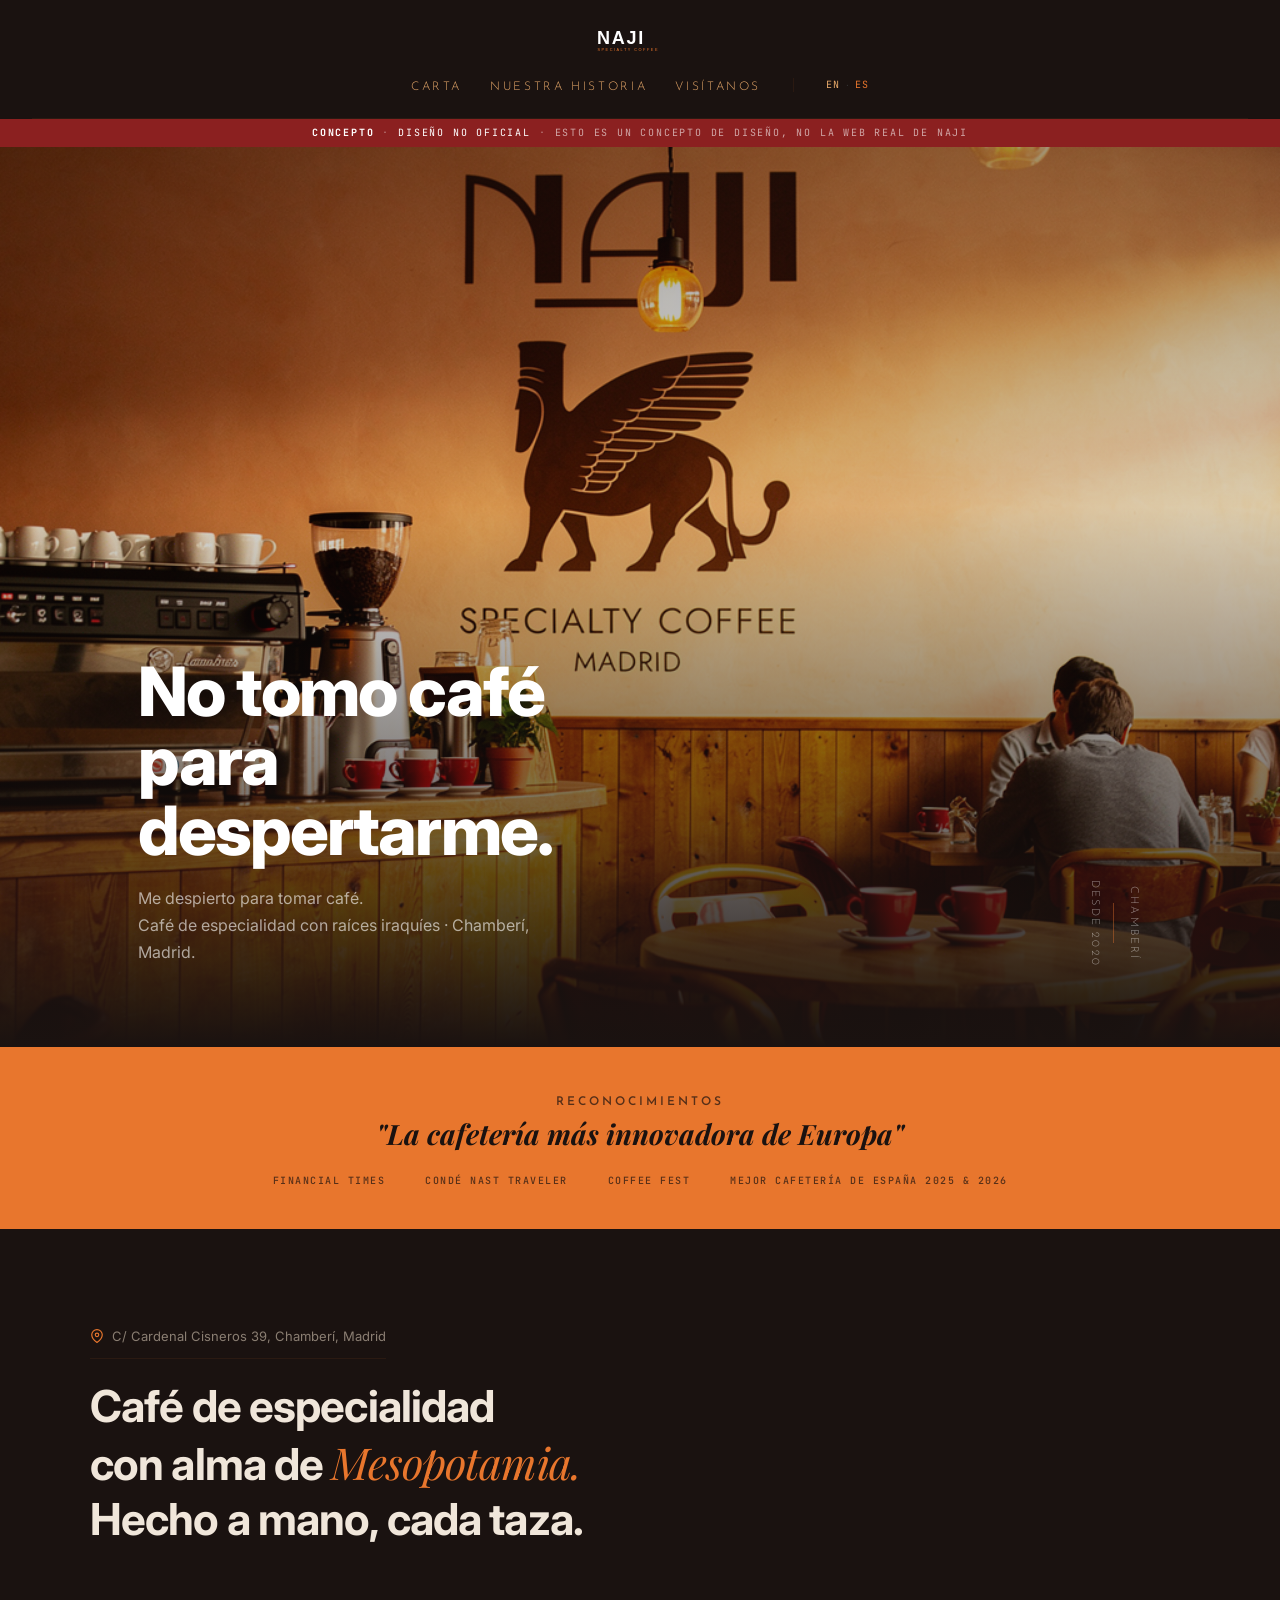
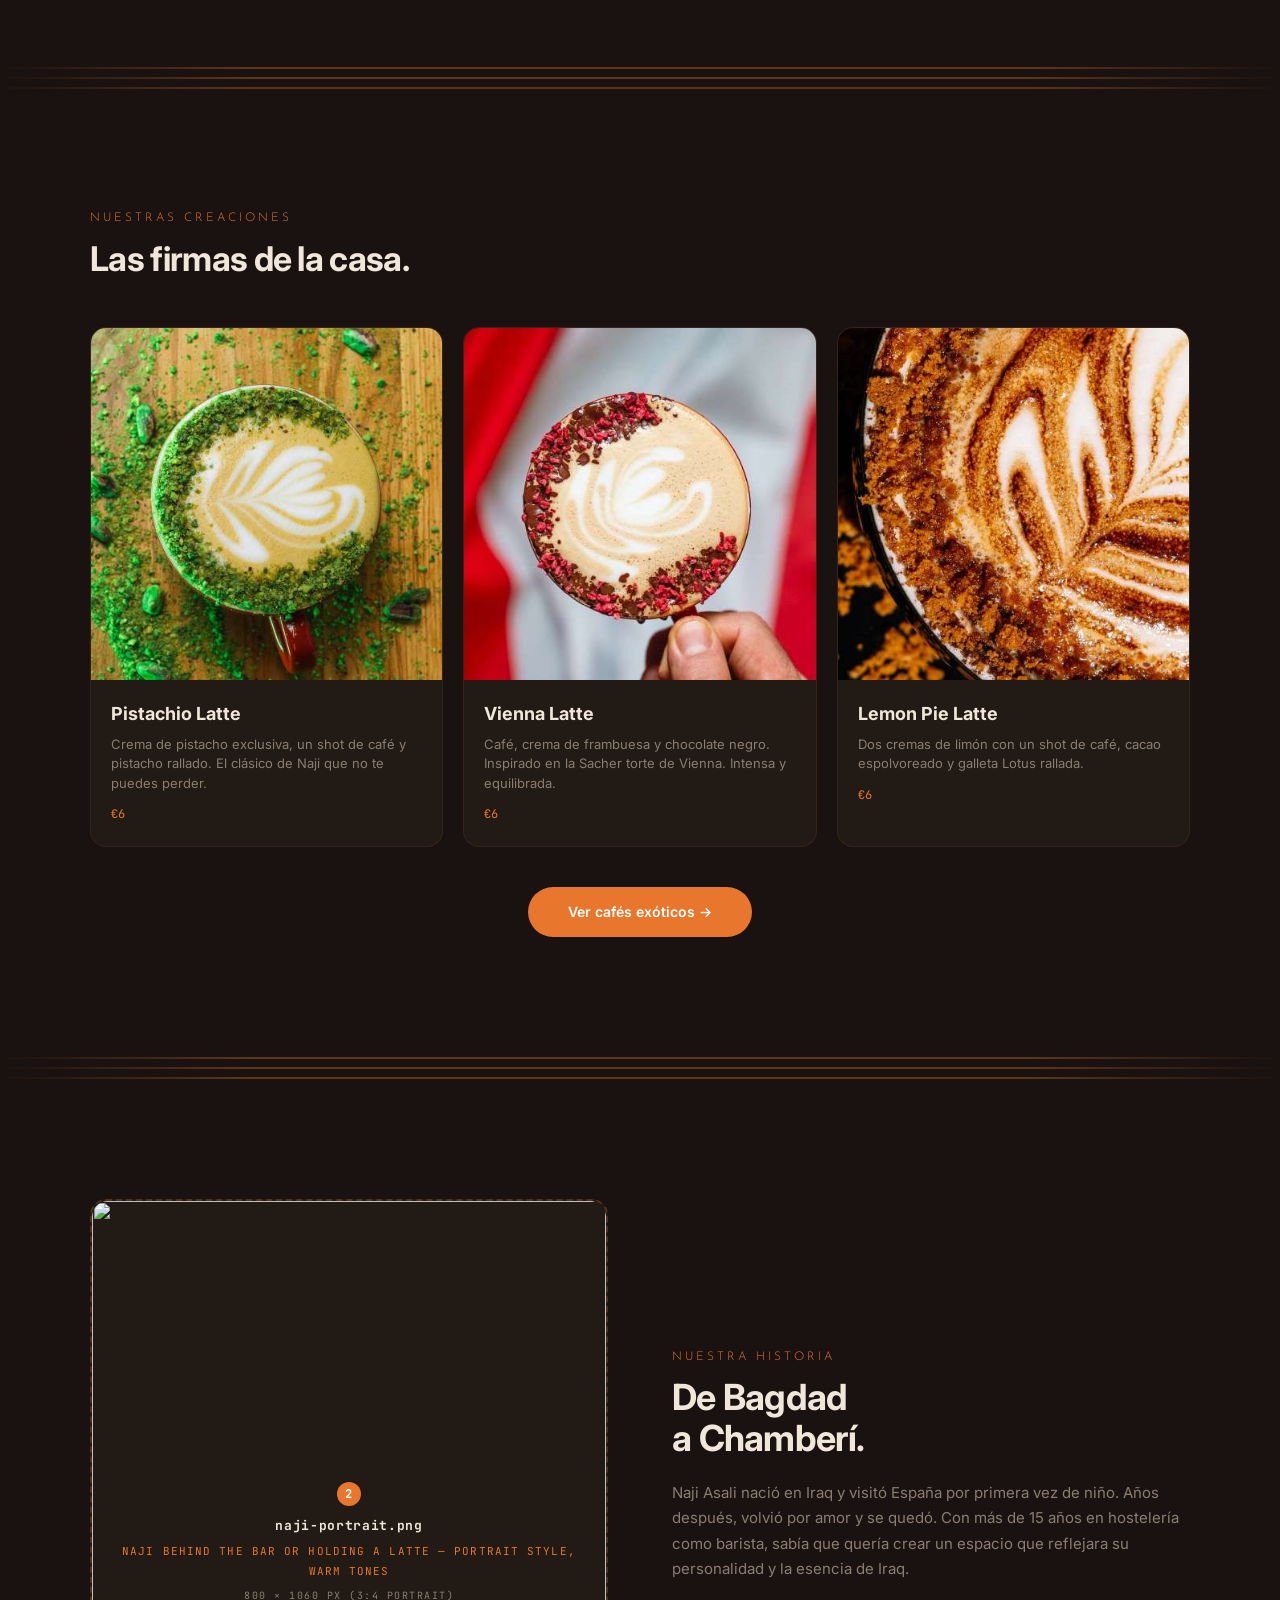
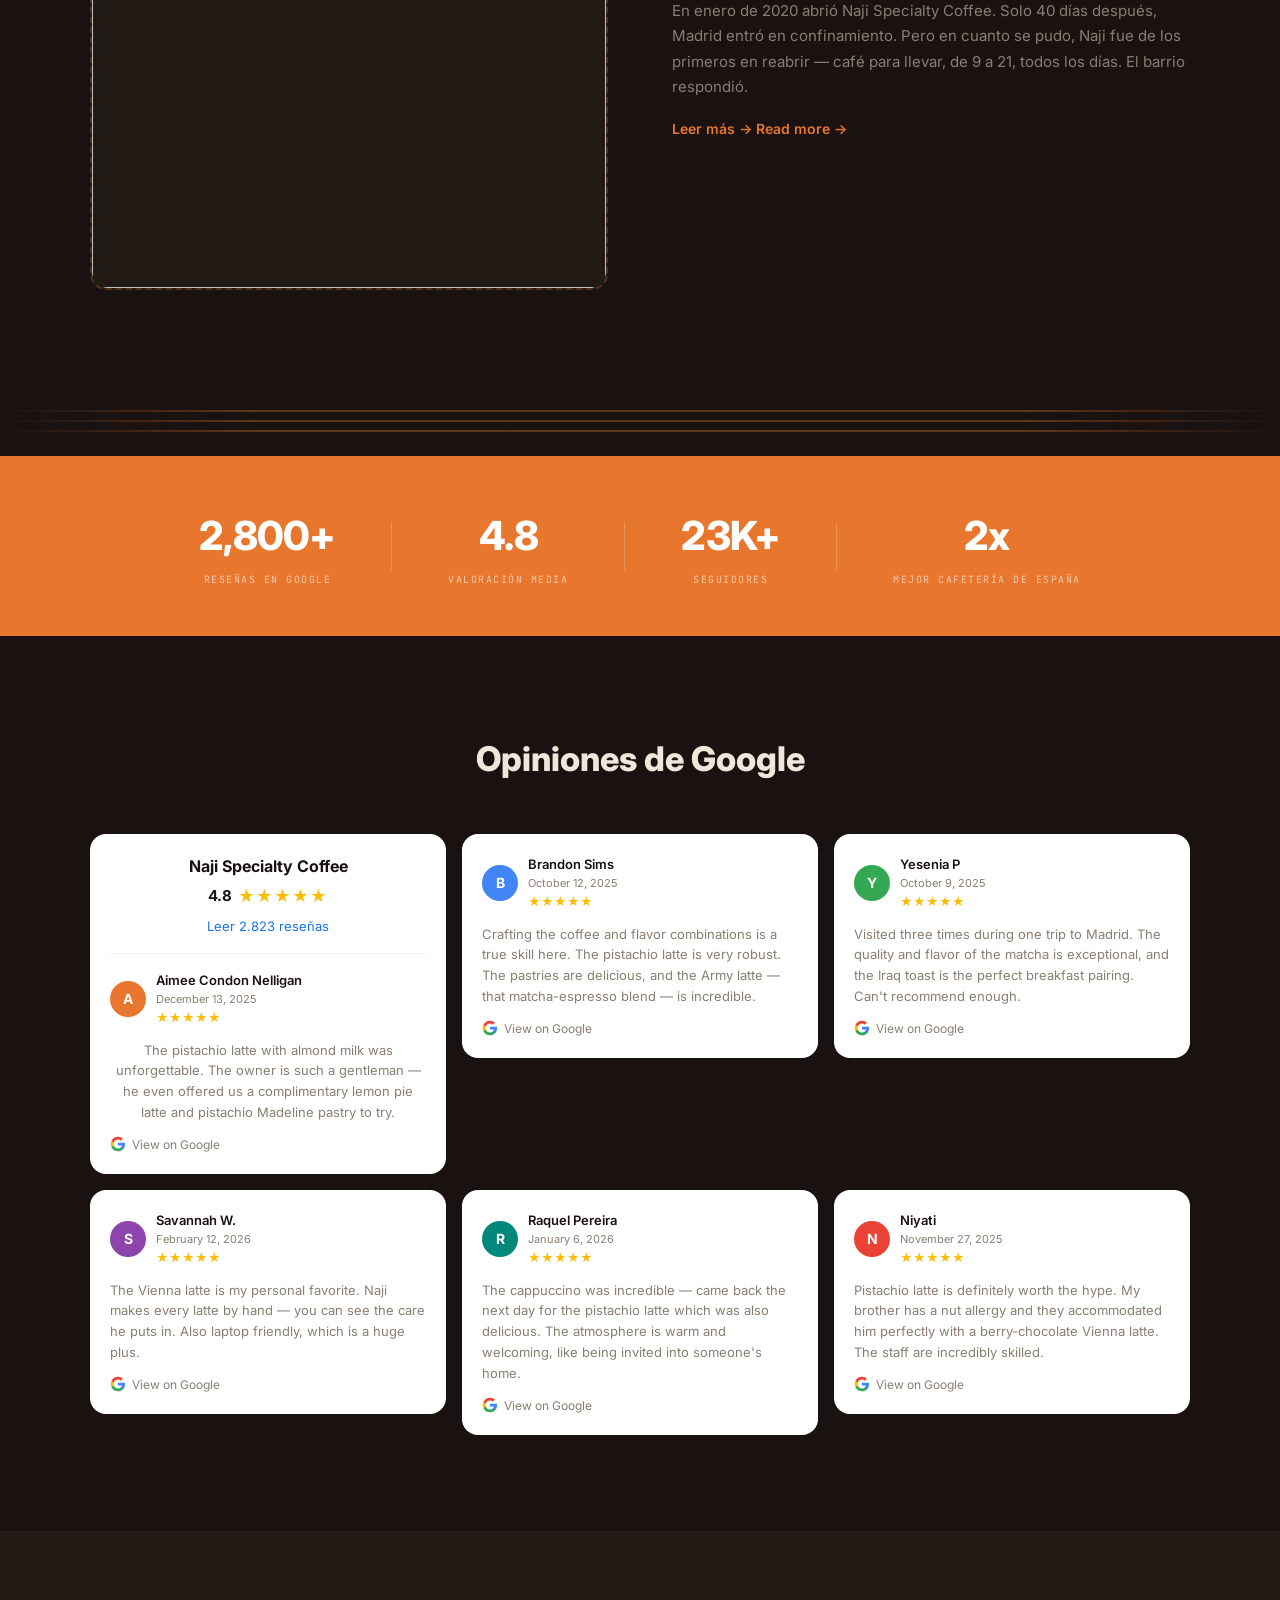
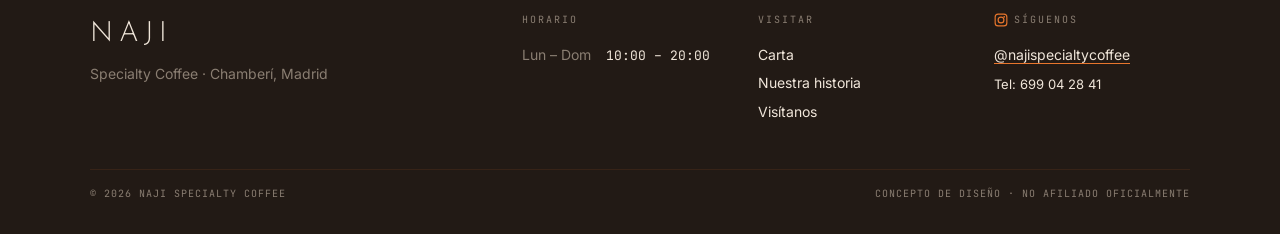
==== commit 1fdaeda6: "Bigger consistent nav across all pages Co-Authored-By: Claude Opus 4.6 (1M context) <noreply@anthrop" ====
--- a/index.html
+++ b/index.html
@@ -9,7 +9,7 @@
 <link rel="preconnect" href="https://fonts.googleapis.com">
 <link rel="preconnect" href="https://fonts.gstatic.com" crossorigin>
 <link href="https://fonts.googleapis.com/css2?family=Josefin+Sans:wght@300;400;600&family=Playfair+Display:ital,wght@0,400;0,600;0,700;1,400;1,600&family=Inter:wght@300;400;500&family=JetBrains+Mono:wght@400;500&display=swap" rel="stylesheet">
-<link rel="stylesheet" href="css/style.css">
+<link rel="stylesheet" href="css/style.css?v=1775482849">
 </head>
 <body>
 
--- a/css/style.css
+++ b/css/style.css
@@ -24,7 +24,8 @@
 }
 
 *, *::before, *::after { box-sizing: border-box; margin: 0; padding: 0; }
-html { scroll-behavior: smooth; }
+html { scroll-behavior: smooth; overflow-x: hidden; }
+body { overflow-x: hidden; }
 
 
 body {
@@ -34,7 +35,7 @@
 }
 body.fonts-ready { opacity: 1; }
 a { color: inherit; text-decoration: none; }
-img { display: block; width: 100%; height: auto; object-fit: cover; }
+img { display: block; width: 100%; height: auto; }
 ul { list-style: none; }
 
 /* --- Sticky header wrapper --- */
@@ -55,13 +56,13 @@
 /* --- Nav (centered stacked) --- */
 .nav {
   display: flex; flex-direction: column; align-items: center;
-  padding: 20px 32px 0;
+  padding: 28px 32px 0;
   background: var(--bg);
 }
-.nav-logo img { height: 22px; width: auto; }
+.nav-logo img { height: 26px; width: auto; }
 .nav-bottom {
   display: flex; align-items: center; gap: 32px;
-  margin-top: 14px; padding-bottom: 16px;
+  margin-top: 18px; padding-bottom: 20px;
   border-bottom: 1px solid var(--border); width: 100%; justify-content: center;
 }
 .nav-links { display: flex; gap: 28px; }
@@ -438,8 +439,8 @@
   transition: border-color 0.3s, transform 0.3s;
 }
 .menu-card:hover { border-color: var(--orange); transform: translateY(-3px); }
-.menu-card-img { aspect-ratio: 4/3; overflow: hidden; }
-.menu-card-img img { width: 100%; height: 100%; object-fit: cover; transition: transform 0.5s; }
+.menu-card-img { aspect-ratio: 1; overflow: hidden; }
+.menu-card-img img { width: 100%; height: 100%; object-fit: cover; object-position: center; transition: transform 0.5s; }
 .menu-card:hover .menu-card-img img { transform: scale(1.05); }
 .menu-card-body { padding: 16px; }
 .menu-card-top { display: flex; justify-content: space-between; align-items: baseline; margin-bottom: 6px; }
@@ -458,21 +459,22 @@
 /* --- Hamburger & Mobile Menu --- */
 .hamburger {
   display: none; background: none; border: none; cursor: pointer;
-  width: 28px; height: 20px; position: relative; padding: 0;
+  width: 44px; height: 44px; position: relative; padding: 10px 8px;
+  z-index: 1100; -webkit-tap-highlight-color: transparent;
 }
 .hamburger span {
-  display: block; position: absolute; left: 0; width: 100%; height: 2px;
+  display: block; position: absolute; left: 8px; right: 8px; height: 2px;
   background: #E8A96A; transition: transform 0.3s, opacity 0.3s;
 }
-.hamburger span:nth-child(1) { top: 0; }
-.hamburger span:nth-child(2) { top: 9px; }
-.hamburger span:nth-child(3) { bottom: 0; }
-.hamburger.active span:nth-child(1) { top: 9px; transform: rotate(45deg); }
+.hamburger span:nth-child(1) { top: 12px; }
+.hamburger span:nth-child(2) { top: 21px; }
+.hamburger span:nth-child(3) { top: 30px; }
+.hamburger.active span:nth-child(1) { top: 21px; transform: rotate(45deg); }
 .hamburger.active span:nth-child(2) { opacity: 0; }
-.hamburger.active span:nth-child(3) { bottom: 9px; transform: rotate(-45deg); }
+.hamburger.active span:nth-child(3) { top: 21px; transform: rotate(-45deg); }
 .mobile-menu {
   display: none; position: fixed; top: 0; left: 0; right: 0; bottom: 0;
-  background: rgba(26,18,16,0.97); z-index: 800;
+  background: rgba(26,18,16,0.97); z-index: 1050;
   flex-direction: column; align-items: center; justify-content: center; gap: 32px;
 }
 .mobile-menu.open { display: flex; }
@@ -483,25 +485,68 @@
 
 /* --- Responsive --- */
 @media (max-width: 768px) {
-  .hamburger { display: block; }
+  /* Nav */
+  .nav { padding: 12px 20px 0; }
   .nav-links { display: none; }
   .nav-divider { display: none; }
-  .nav-bottom { margin-top: 0; padding-bottom: 12px; }
-  .hero { min-height: 500px; }
-  .signature-grid { grid-template-columns: 1fr; }
+  .nav-bottom {
+    margin-top: 8px; padding-bottom: 10px;
+    justify-content: center; gap: 16px;
+  }
+  .hamburger { display: flex; align-items: center; justify-content: center;
+    width: 44px; height: 44px; z-index: 1100; }
+  .hamburger span { left: 8px; width: 28px; }
+  .mobile-menu { z-index: 1050; }
+
+  /* Hero */
+  .hero { min-height: 85vh; max-height: none; }
+  .hero-inner { padding: 40px 24px; }
+  .hero-caption .title { font-size: 36px; }
+  .hero-caption .subtitle { font-size: 14px; }
+  .hero-side-label { display: none; }
+
+  /* Sections */
+  .intro { padding: 64px 20px; }
+  .intro-statement { font-size: 26px; }
+  .signature { padding: 48px 12px; }
+  .signature-grid { grid-template-columns: repeat(3, 1fr); gap: 10px; }
+  .sig-card .body { padding: 10px; }
+  .sig-card h3 { font-size: 13px; }
+  .sig-card .desc { font-size: 10px; }
+  .sig-card .price { font-size: 10px; }
+  .display-m { font-size: 20px; }
+  .story { padding: 64px 20px; }
   .story-grid { grid-template-columns: 1fr; gap: 32px; }
   .story-media { aspect-ratio: 16/9; }
-  .menu-hl-grid { grid-template-columns: 1fr 1fr; }
-  .awards-inner { flex-wrap: wrap; gap: 32px; }
+  .awards-inner { flex-wrap: wrap; gap: 24px; }
   .reviews-grid { grid-template-columns: 1fr; }
+  .footer { padding: 48px 20px 24px; }
   .footer-grid { grid-template-columns: 1fr 1fr; }
-  .menu-section .menu-grid { grid-template-columns: 1fr; }
-  .menu-cards-grid { grid-template-columns: 1fr 1fr; }
+  .press-logos { flex-wrap: wrap; gap: 16px; }
+
+  /* Carta — keep 3-col like desktop, just smaller */
+  .menu-full { padding: 0 12px 48px; }
+  .menu-full::before, .menu-full::after { display: none; }
+  .menu-section::before { display: none; }
+  .menu-section h2 { font-size: 18px; padding-left: 14px; }
+  .menu-section h2::before { height: 14px; top: 5px; }
+  .menu-section .menu-grid { grid-template-columns: repeat(3, 1fr); gap: 0 16px; }
+  .menu-item .name { font-size: 11px; }
+  .menu-item .price-tag { font-size: 10px; }
+  .menu-cards-grid { grid-template-columns: repeat(3, 1fr); gap: 8px; }
+  .menu-card-body { padding: 8px; }
+  .menu-card-top h3 { font-size: 11px; }
+  .menu-card-top .price-tag { font-size: 10px; }
+  .menu-card-desc { font-size: 9px; }
+  .menu-note { font-size: 10px; }
+  .page-header h1 { font-size: 24px; }
+  .page-header .subtitle { font-size: 12px; }
   .visit-grid { grid-template-columns: 1fr; }
-  .press-logos { flex-wrap: wrap; gap: 16px; }
+
+  /* Section lines */
+  .section-lines { padding: 16px 0; }
 }
 @media (max-width: 480px) {
   .footer-grid { grid-template-columns: 1fr; }
-  .menu-hl-grid { grid-template-columns: 1fr; }
-  .menu-cards-grid { grid-template-columns: 1fr; }
-}
+  .hero-caption .title { font-size: 30px; }
+}
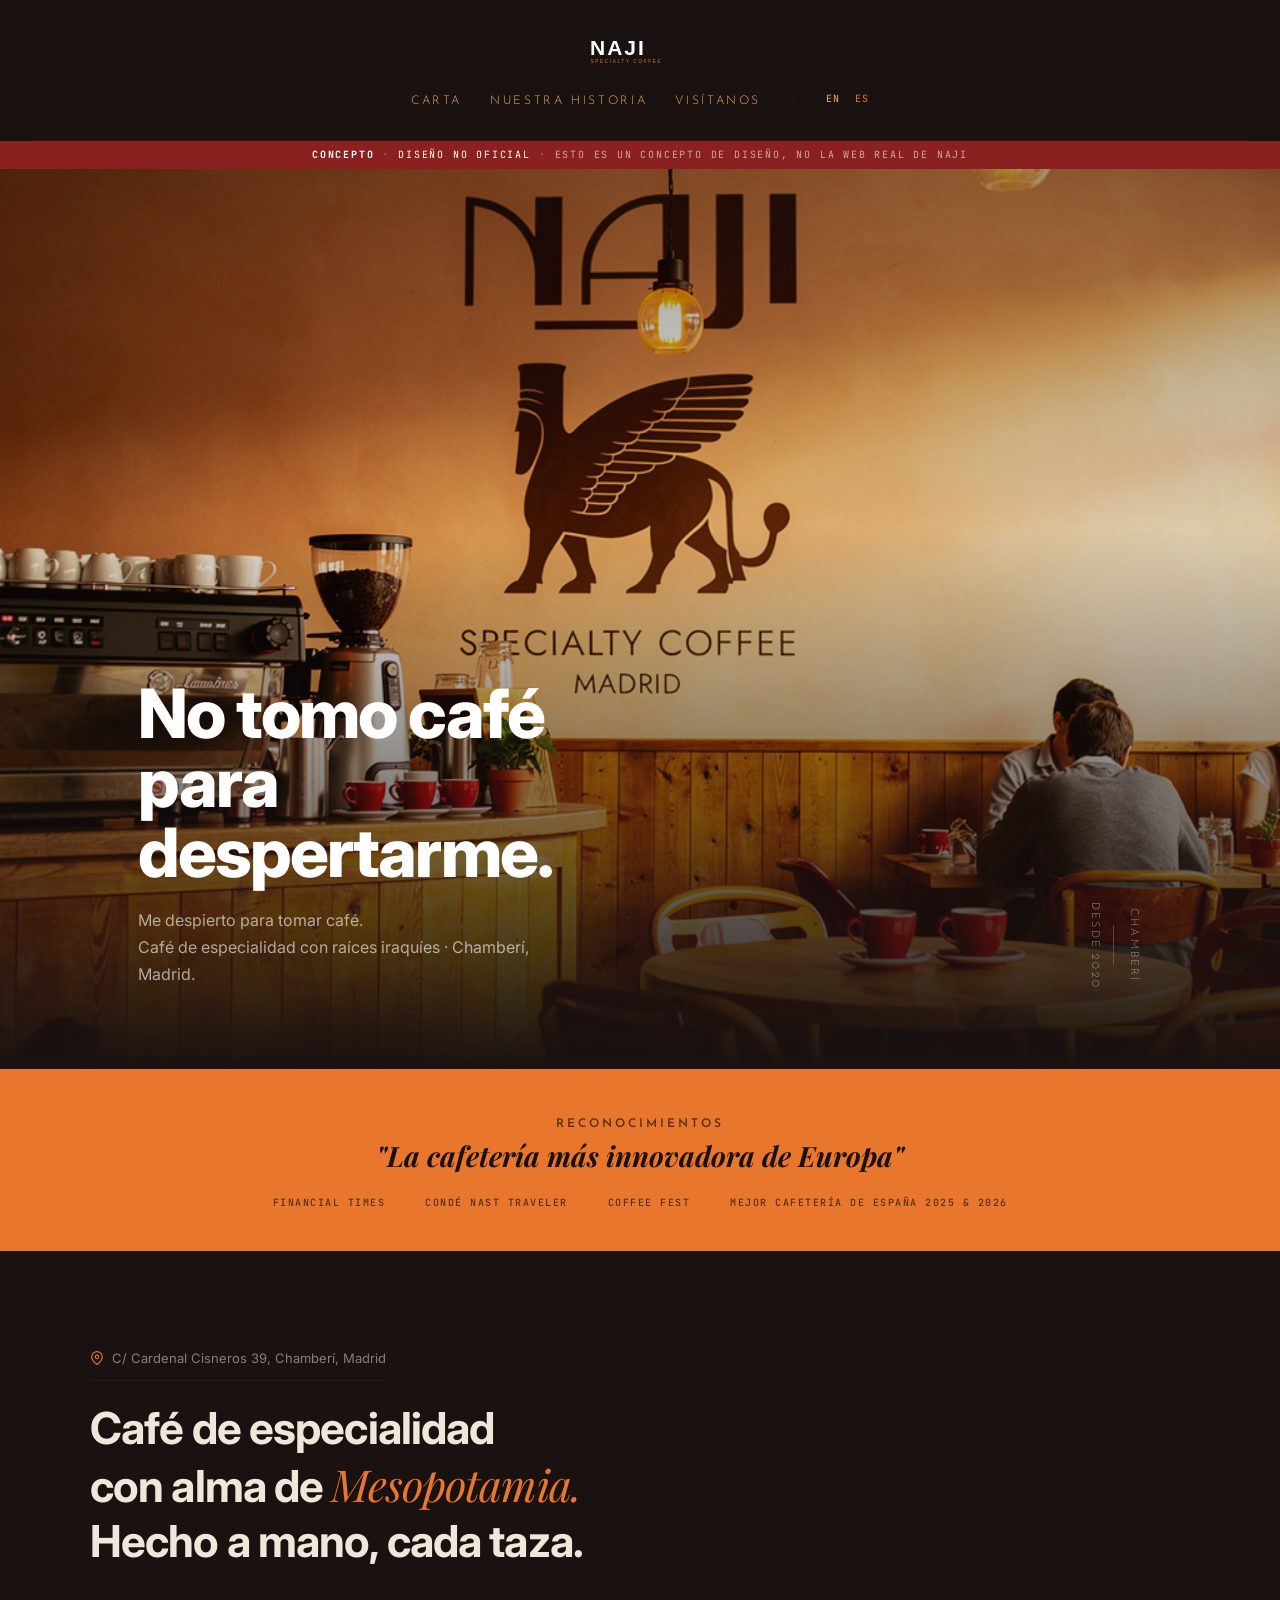
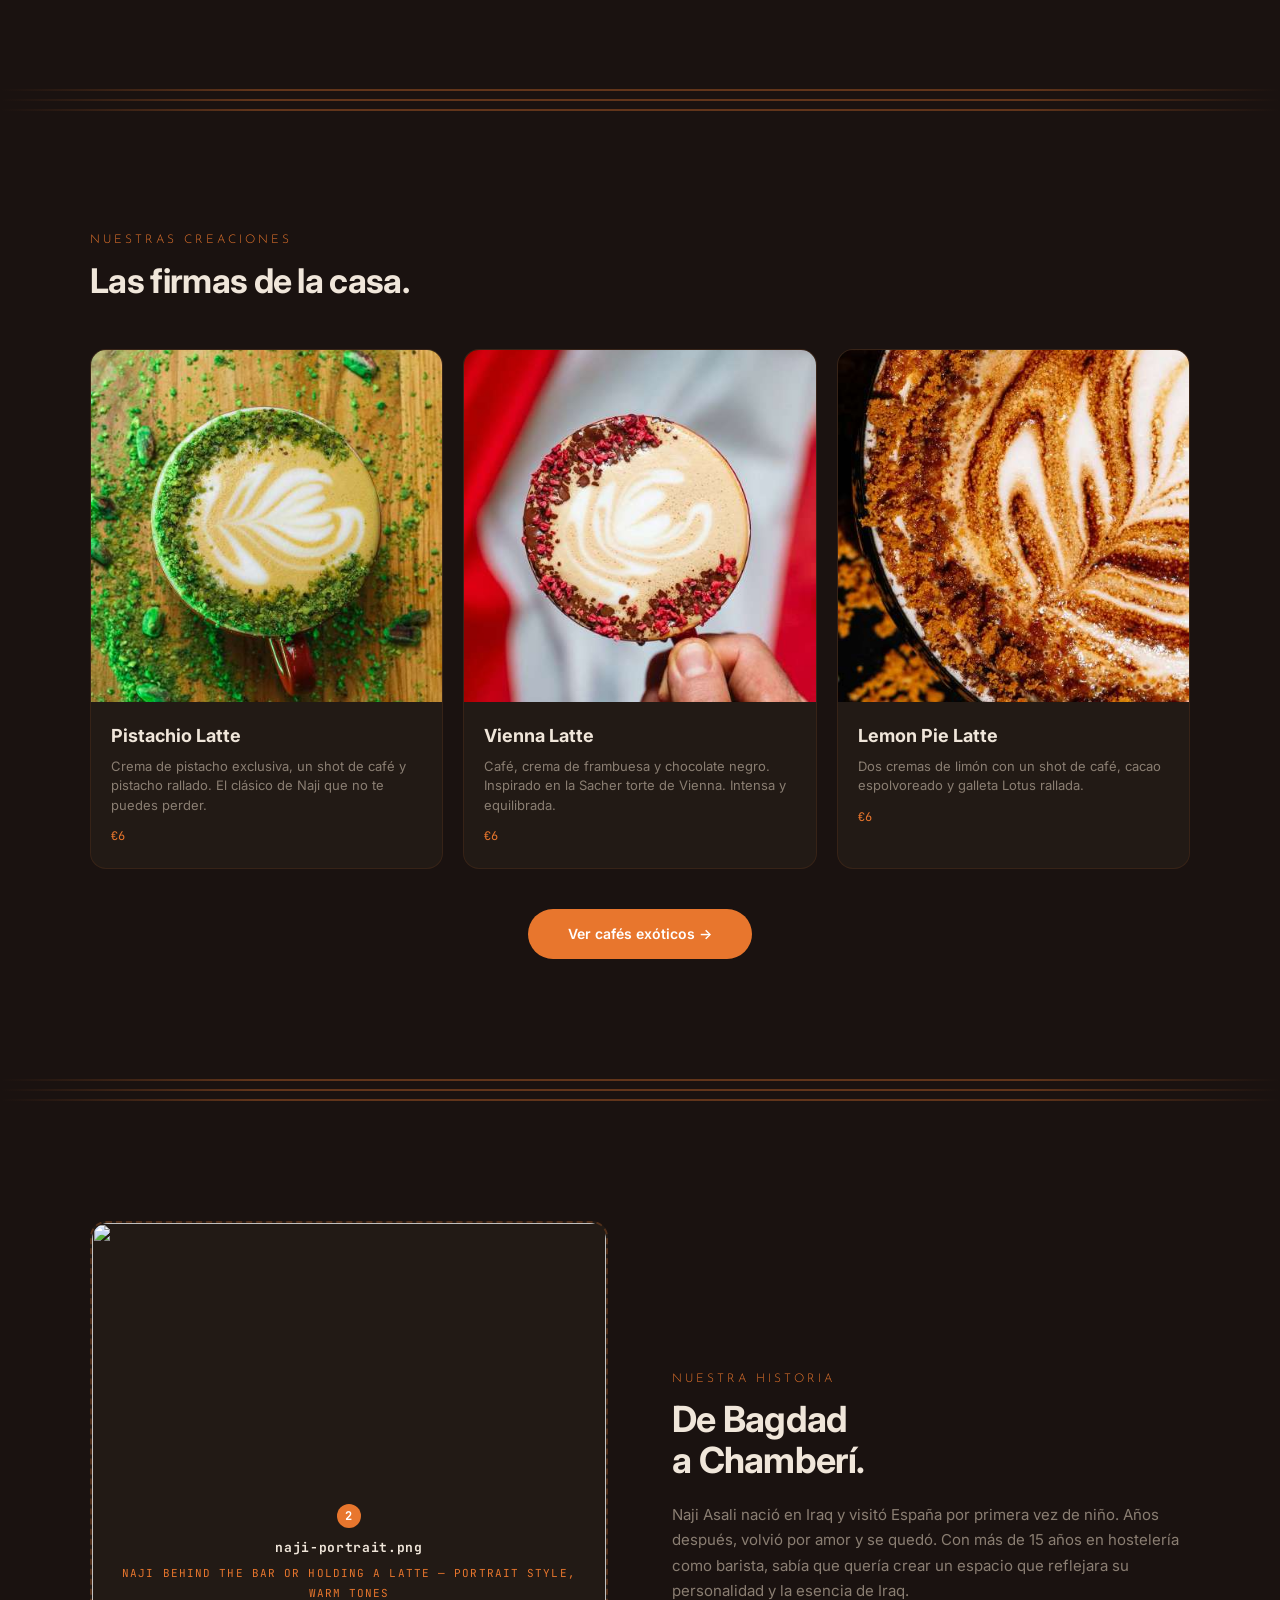
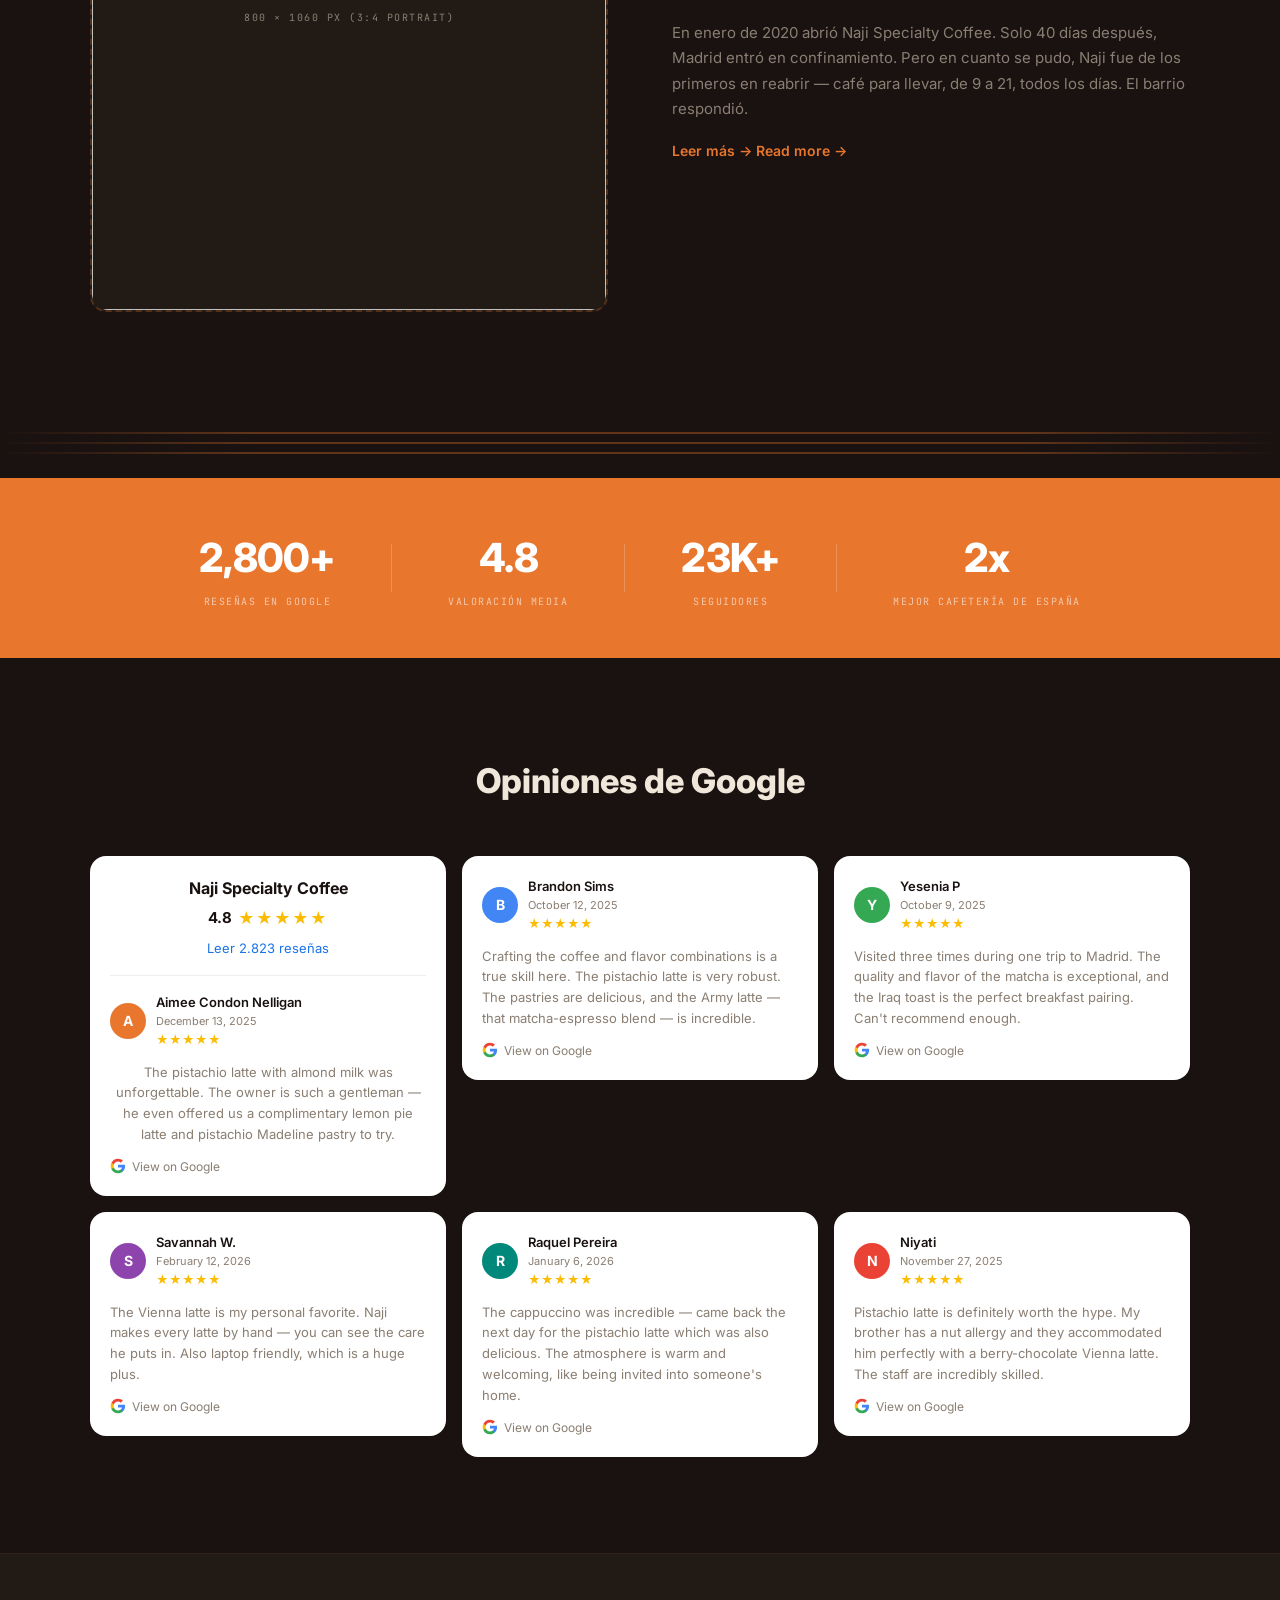
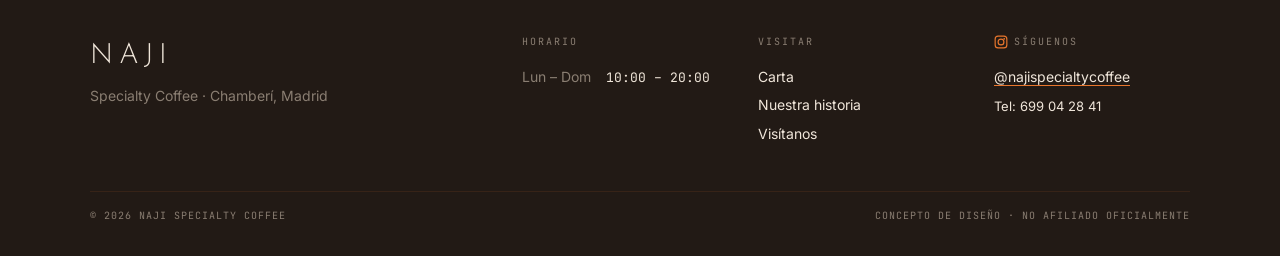
==== commit 35e7d489: "Bigger nav + reduce subpage header gap for consistent look Nav: 36px top padding, 30px logo, 28px bo" ====
--- a/index.html
+++ b/index.html
@@ -9,7 +9,7 @@
 <link rel="preconnect" href="https://fonts.googleapis.com">
 <link rel="preconnect" href="https://fonts.gstatic.com" crossorigin>
 <link href="https://fonts.googleapis.com/css2?family=Josefin+Sans:wght@300;400;600&family=Playfair+Display:ital,wght@0,400;0,600;0,700;1,400;1,600&family=Inter:wght@300;400;500&family=JetBrains+Mono:wght@400;500&display=swap" rel="stylesheet">
-<link rel="stylesheet" href="css/style.css?v=1775482849">
+<link rel="stylesheet" href="css/style.css?v=1775483059">
 </head>
 <body>
 
--- a/css/style.css
+++ b/css/style.css
@@ -56,13 +56,13 @@
 /* --- Nav (centered stacked) --- */
 .nav {
   display: flex; flex-direction: column; align-items: center;
-  padding: 28px 32px 0;
+  padding: 36px 32px 0;
   background: var(--bg);
 }
-.nav-logo img { height: 26px; width: auto; }
+.nav-logo img { height: 30px; width: auto; }
 .nav-bottom {
   display: flex; align-items: center; gap: 32px;
-  margin-top: 18px; padding-bottom: 20px;
+  margin-top: 20px; padding-bottom: 28px;
   border-bottom: 1px solid var(--border); width: 100%; justify-content: center;
 }
 .nav-links { display: flex; gap: 28px; }
@@ -375,7 +375,7 @@
 .img-placeholder.loaded { border: none; }
 
 /* --- Subpages --- */
-.page-header { padding: calc(28px + 60px + 64px) 32px 48px; text-align: center; }
+.page-header { padding: 64px 32px 48px; text-align: center; }
 .page-header h1 { font-family: var(--font-naji); font-size: clamp(32px, 4vw, 48px); font-weight: 300; margin-bottom: 10px; letter-spacing: 0.1em; text-transform: uppercase; }
 .page-header .subtitle { font-size: 16px; color: var(--text-dim); max-width: 480px; margin: 0 auto; }
 .menu-full {
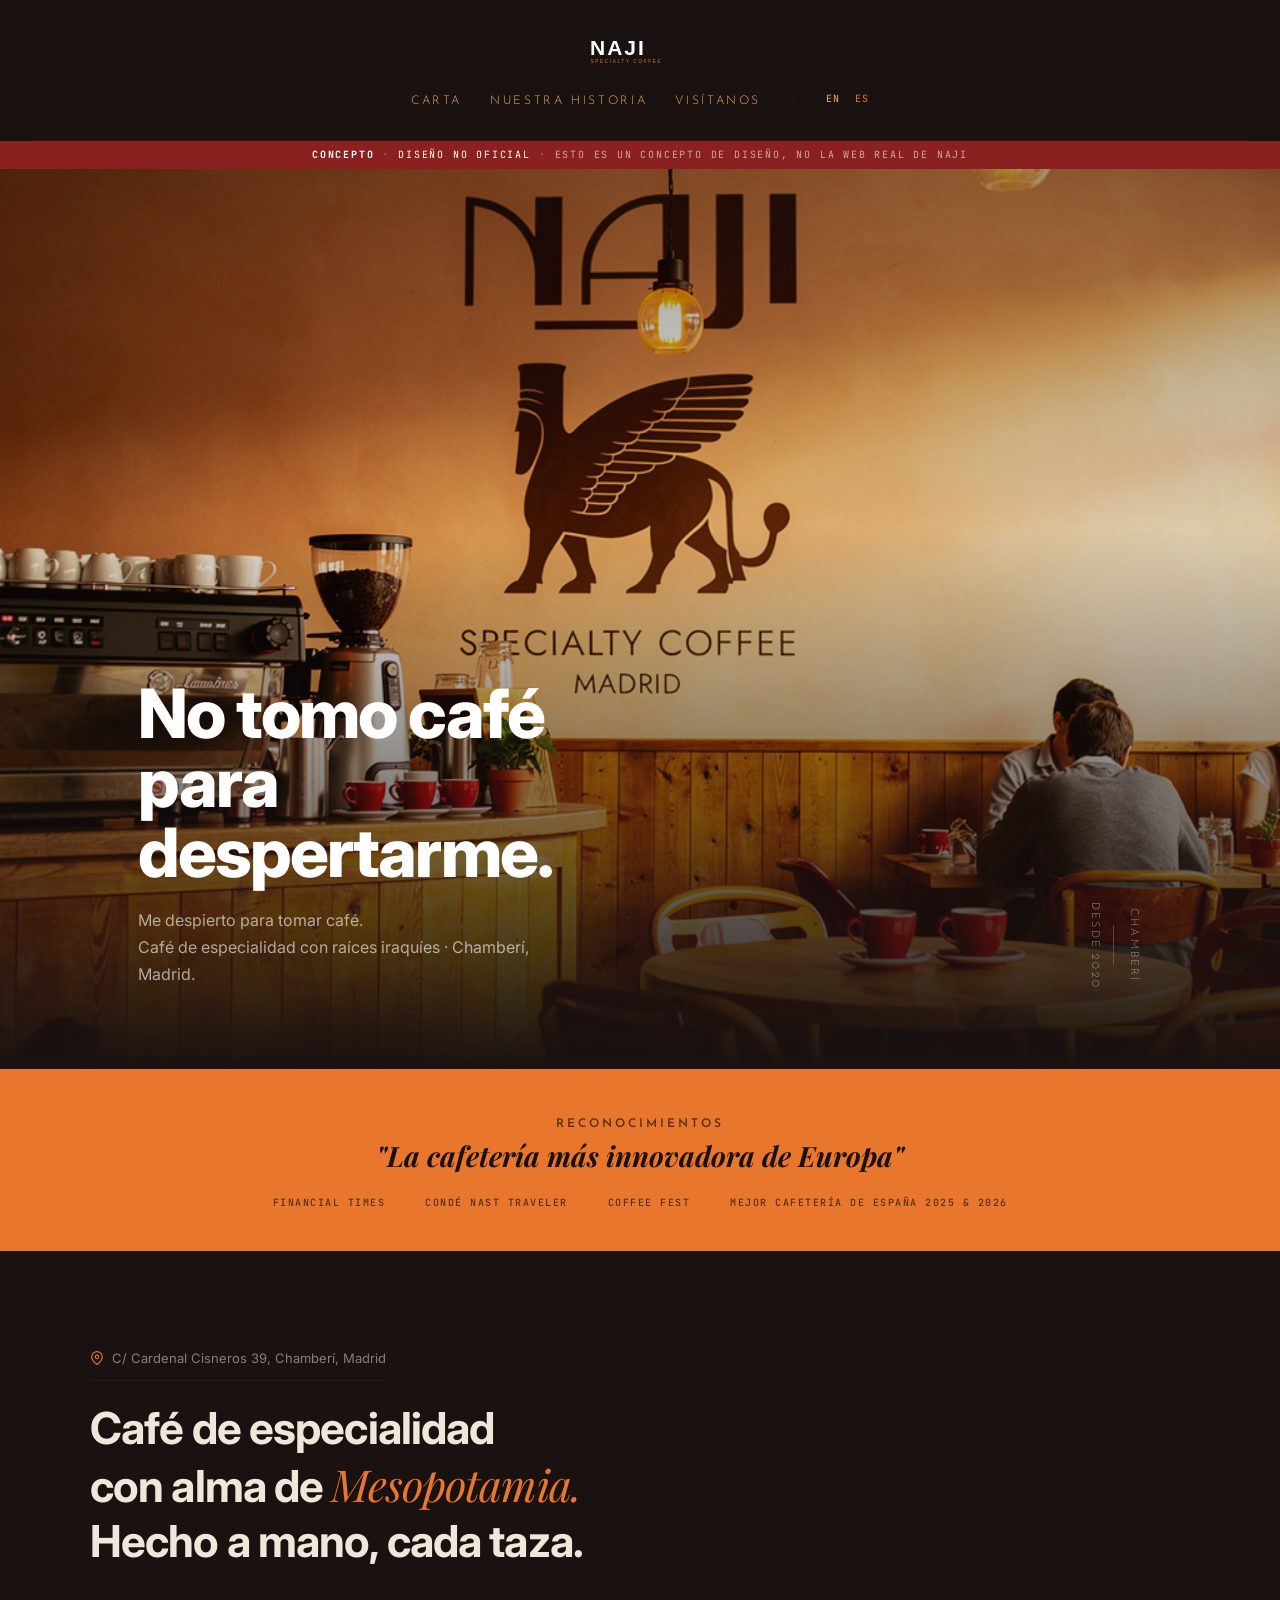
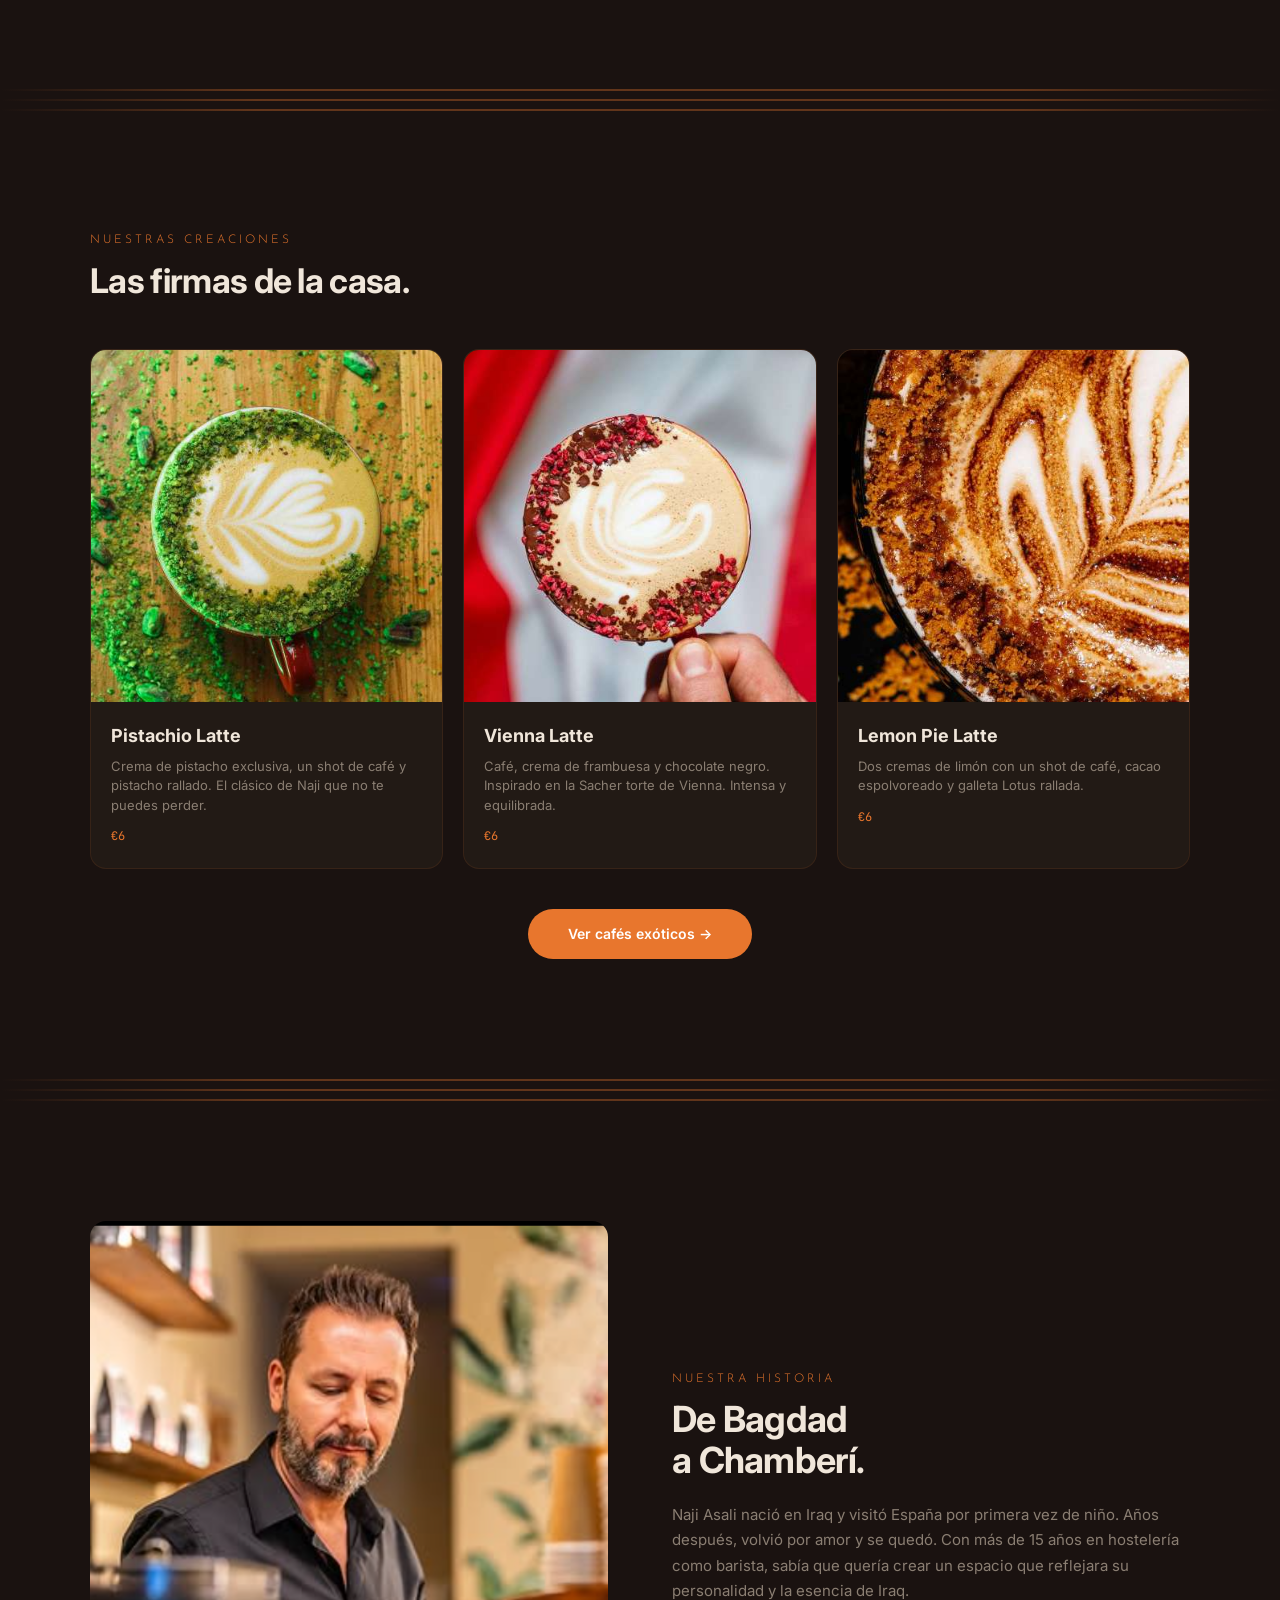
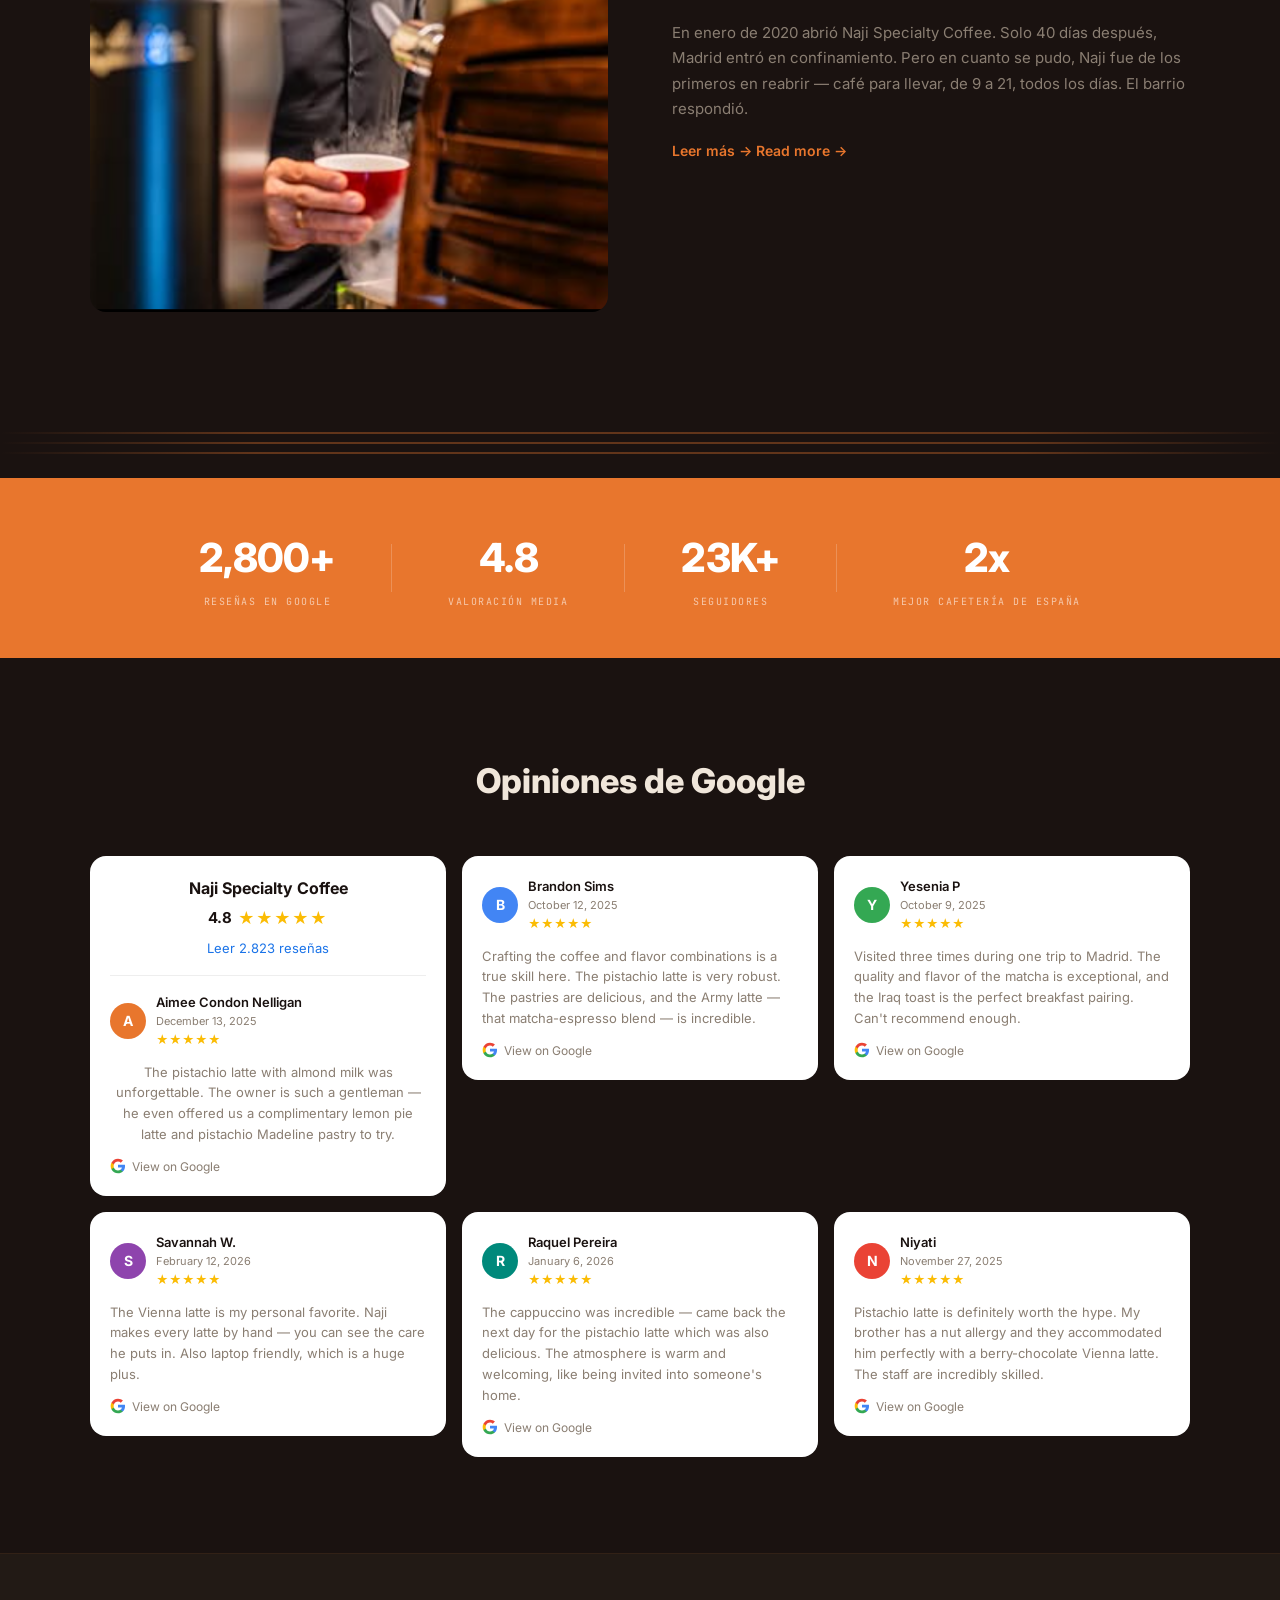
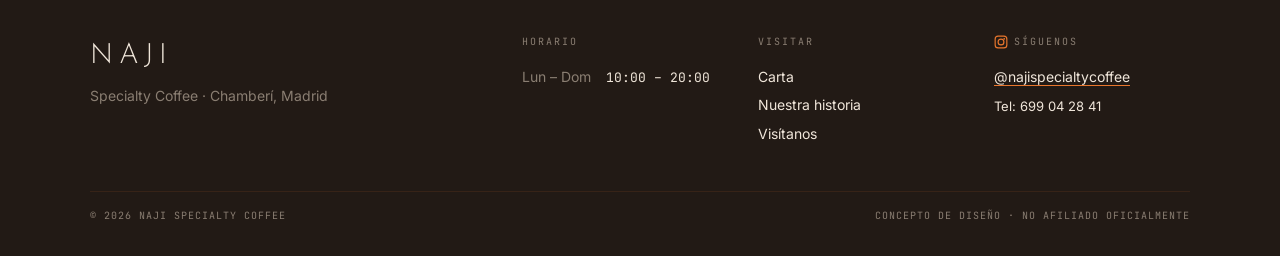
==== commit b20cd0d6: "Add final 3 images: Naji portrait, making coffee, pistachio closeup All placeholder labels removed. " ====
--- a/index.html
+++ b/index.html
@@ -9,7 +9,7 @@
 <link rel="preconnect" href="https://fonts.googleapis.com">
 <link rel="preconnect" href="https://fonts.gstatic.com" crossorigin>
 <link href="https://fonts.googleapis.com/css2?family=Josefin+Sans:wght@300;400;600&family=Playfair+Display:ital,wght@0,400;0,600;0,700;1,400;1,600&family=Inter:wght@300;400;500&family=JetBrains+Mono:wght@400;500&display=swap" rel="stylesheet">
-<link rel="stylesheet" href="css/style.css?v=1775483059">
+<link rel="stylesheet" href="css/style.css?v=1775483550">
 </head>
 <body>
 
@@ -147,9 +147,8 @@
 <!-- STORY -->
 <section class="story">
   <div class="story-grid">
-    <div class="story-media img-placeholder">
+    <div class="story-media">
       <img src="img/naji-portrait.png" alt="">
-      <div class="ph-label"><span class="ph-num">2</span><strong>naji-portrait.png</strong>Naji behind the bar or holding a latte — portrait style, warm tones<br><span class="ph-res">800 &times; 1060 px (3:4 portrait)</span></div>
     </div>
     <div class="story-copy">
       <span class="section-label" data-es>Nuestra historia</span>
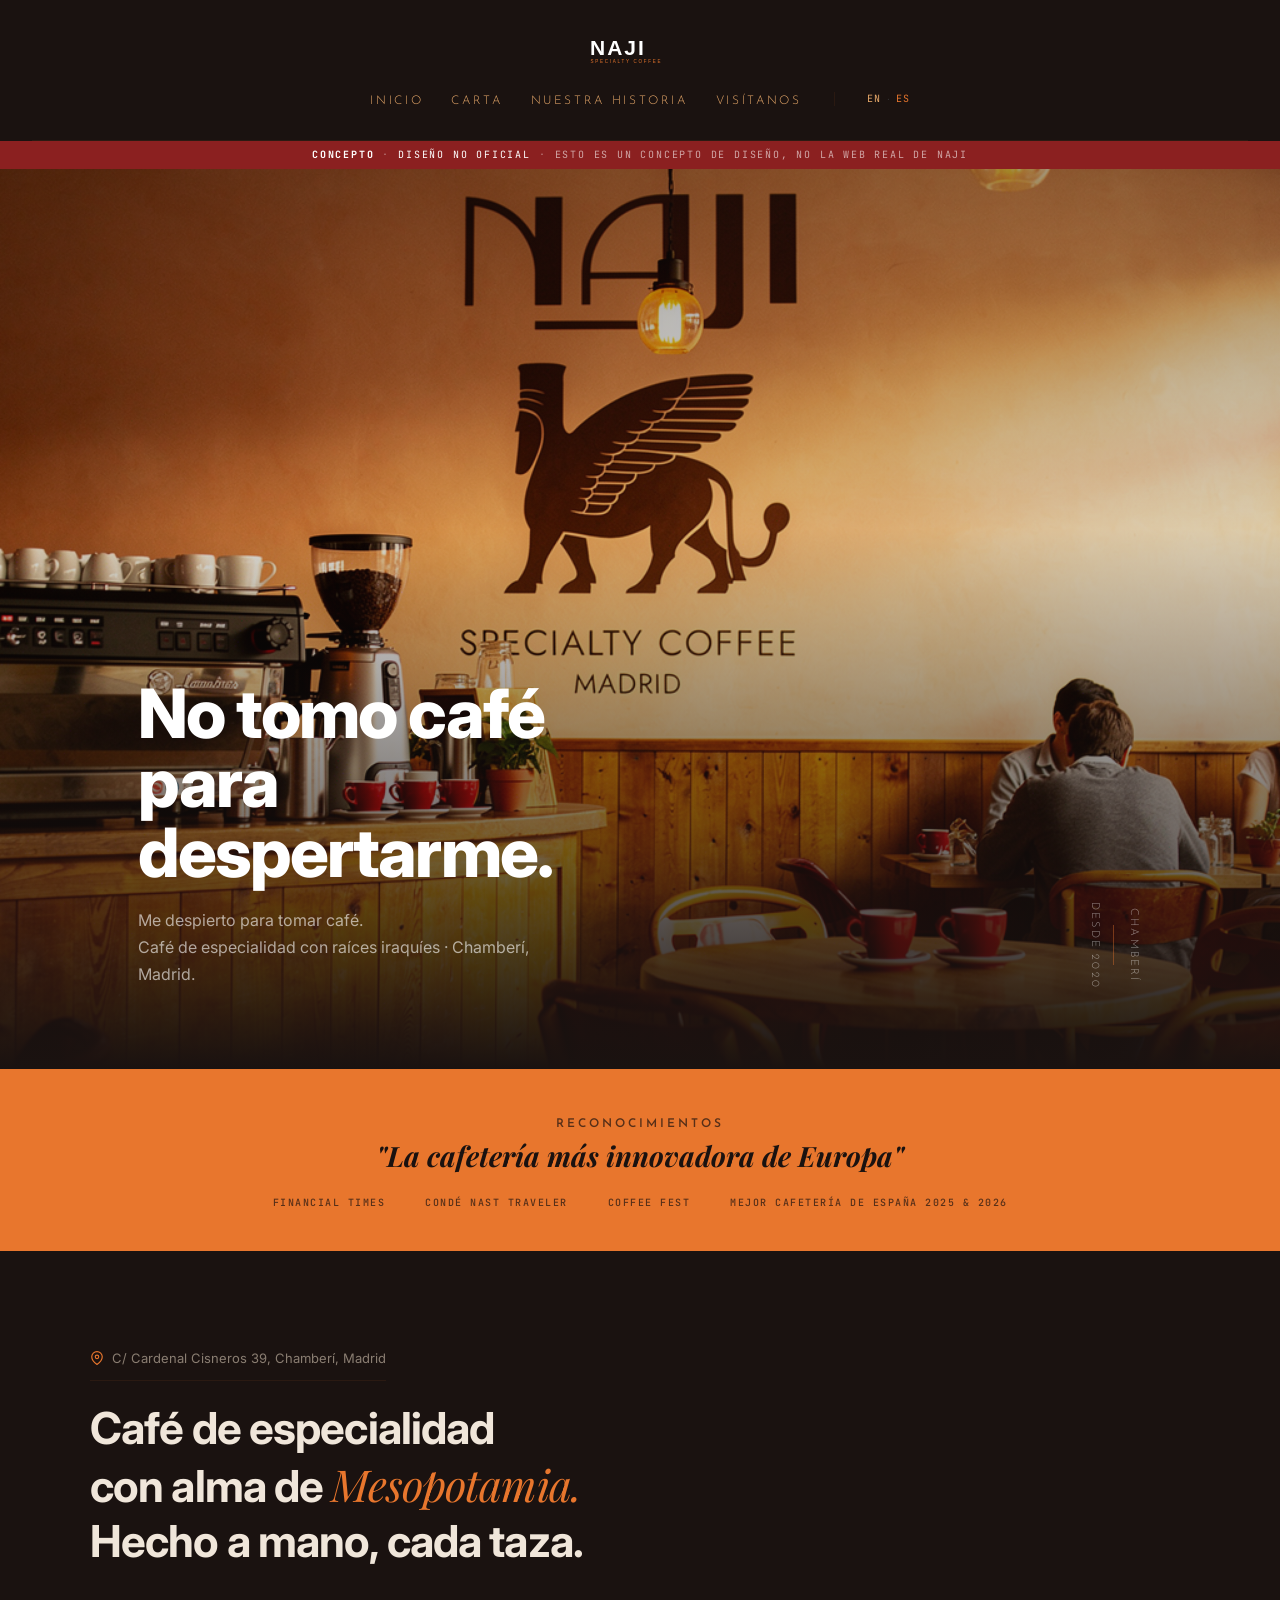
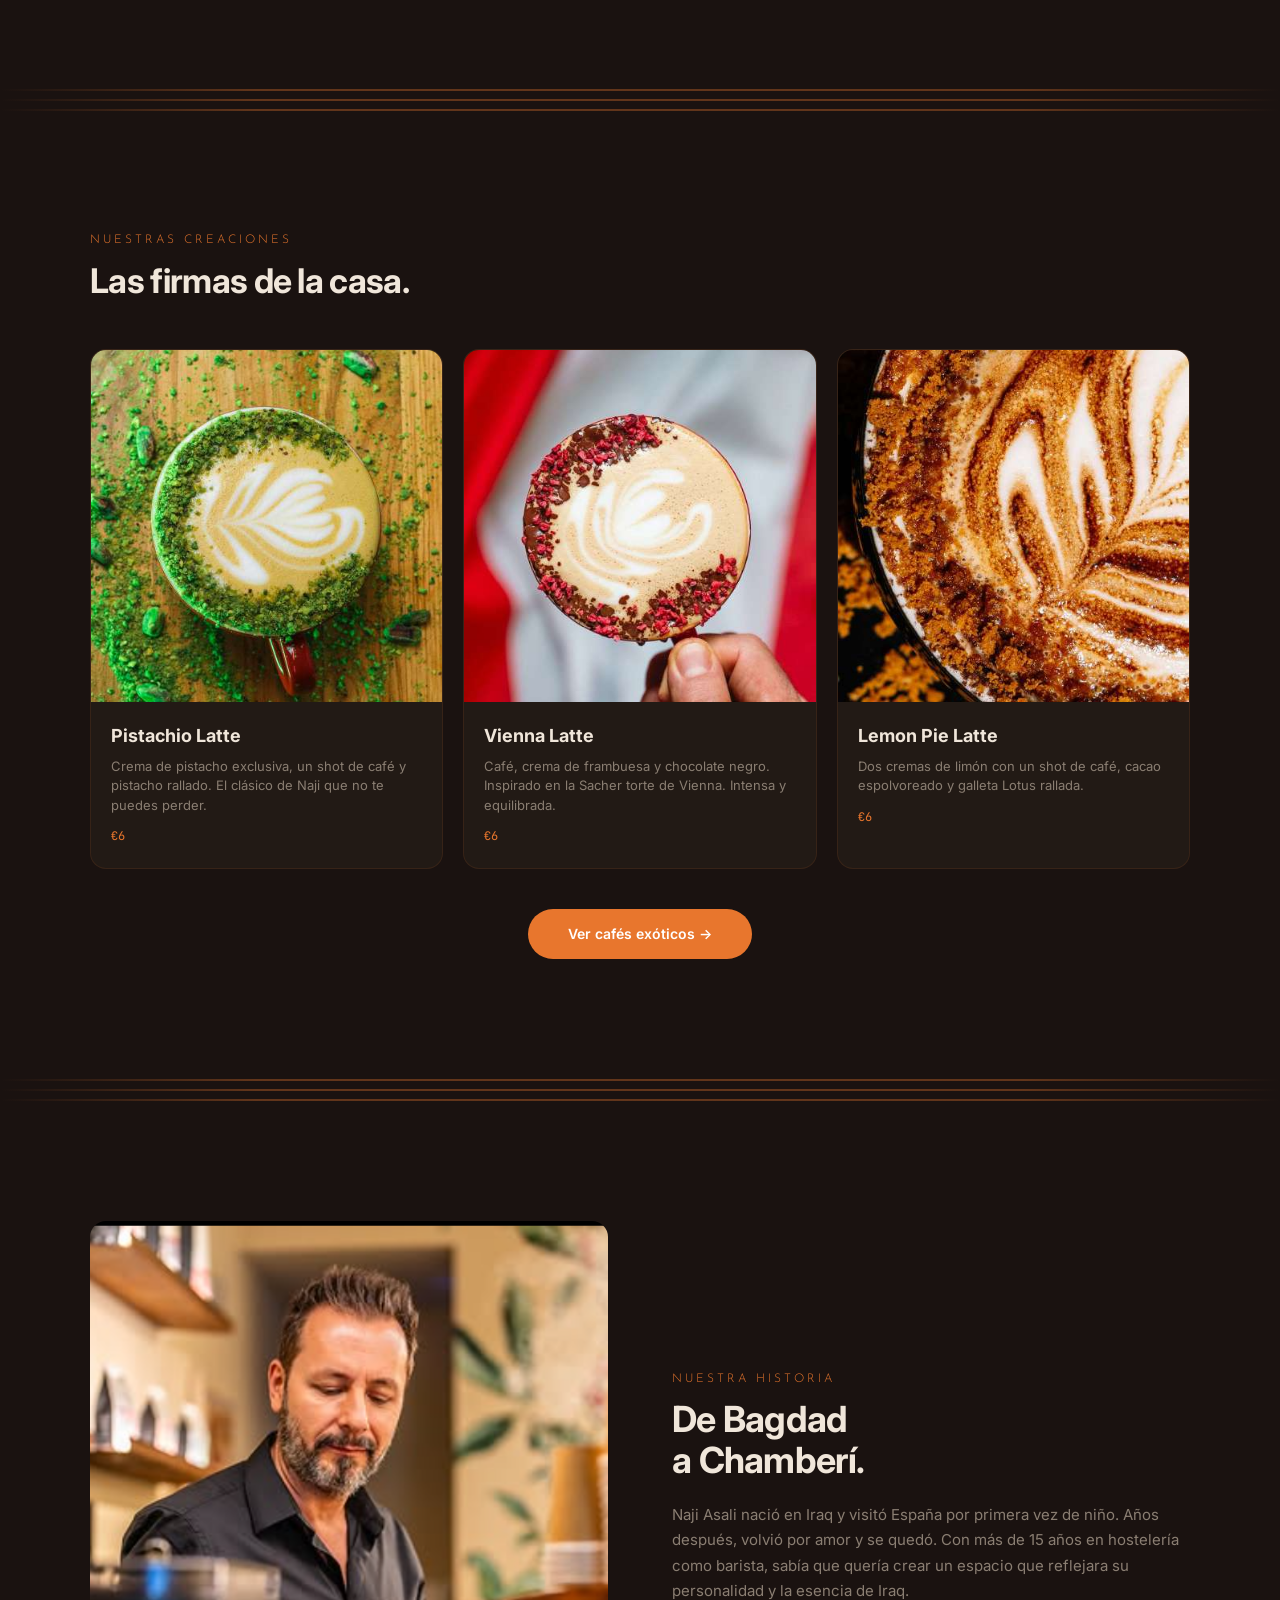
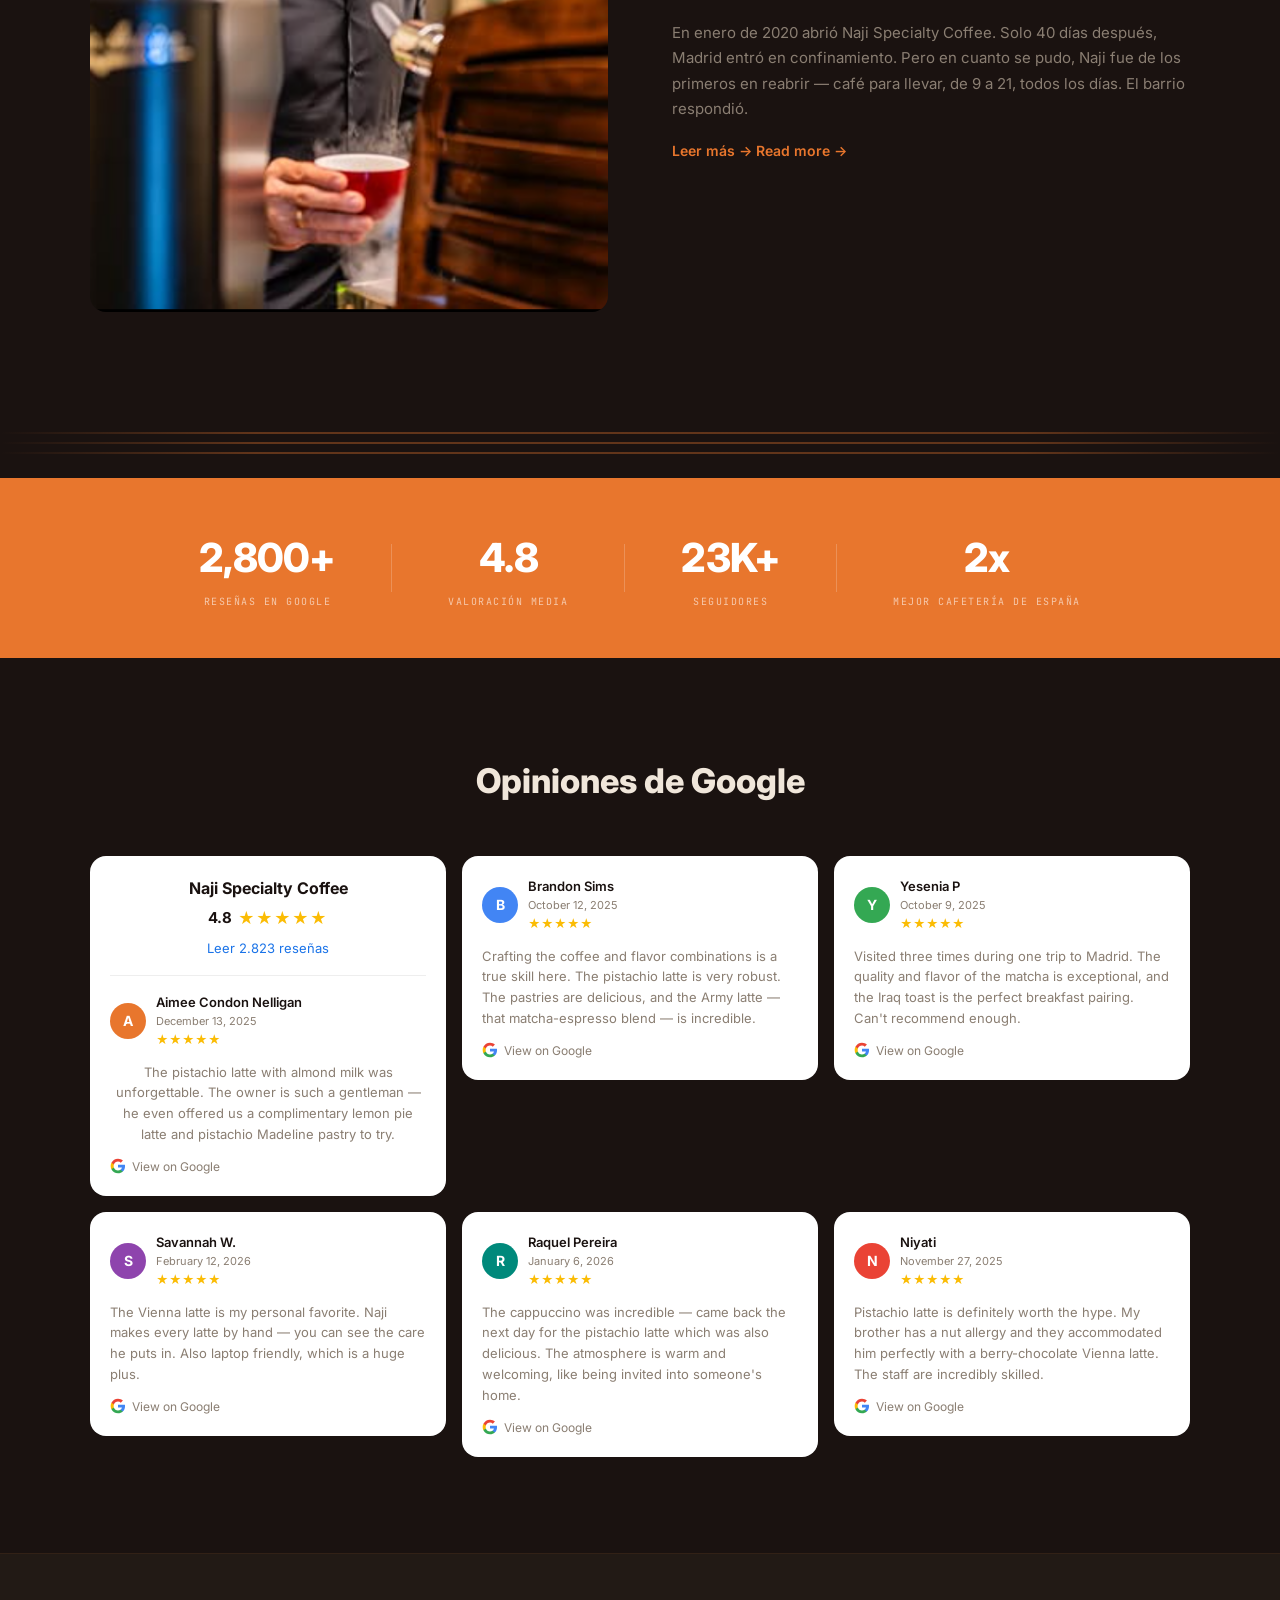
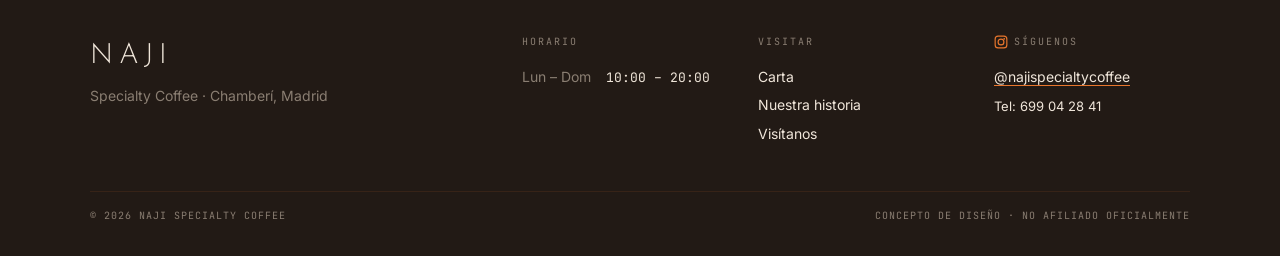
==== commit 4b38fdd8: "Add Inicio/Home nav link to desktop navigation on all pages Users had to click the logo to return ho" ====
--- a/index.html
+++ b/index.html
@@ -20,6 +20,7 @@
   </a>
   <div class="nav-bottom">
     <ul class="nav-links">
+      <li><a href="index.html" data-es>Inicio</a><a href="index.html" data-en>Home</a></li>
       <li><a href="carta.html" data-es>Carta</a><a href="carta.html" data-en>Menu</a></li>
       <li><a href="nuestra-historia.html" data-es>Nuestra historia</a><a href="nuestra-historia.html" data-en>Our story</a></li>
       <li><a href="visitanos.html" data-es>Visítanos</a><a href="visitanos.html" data-en>Visit</a></li>
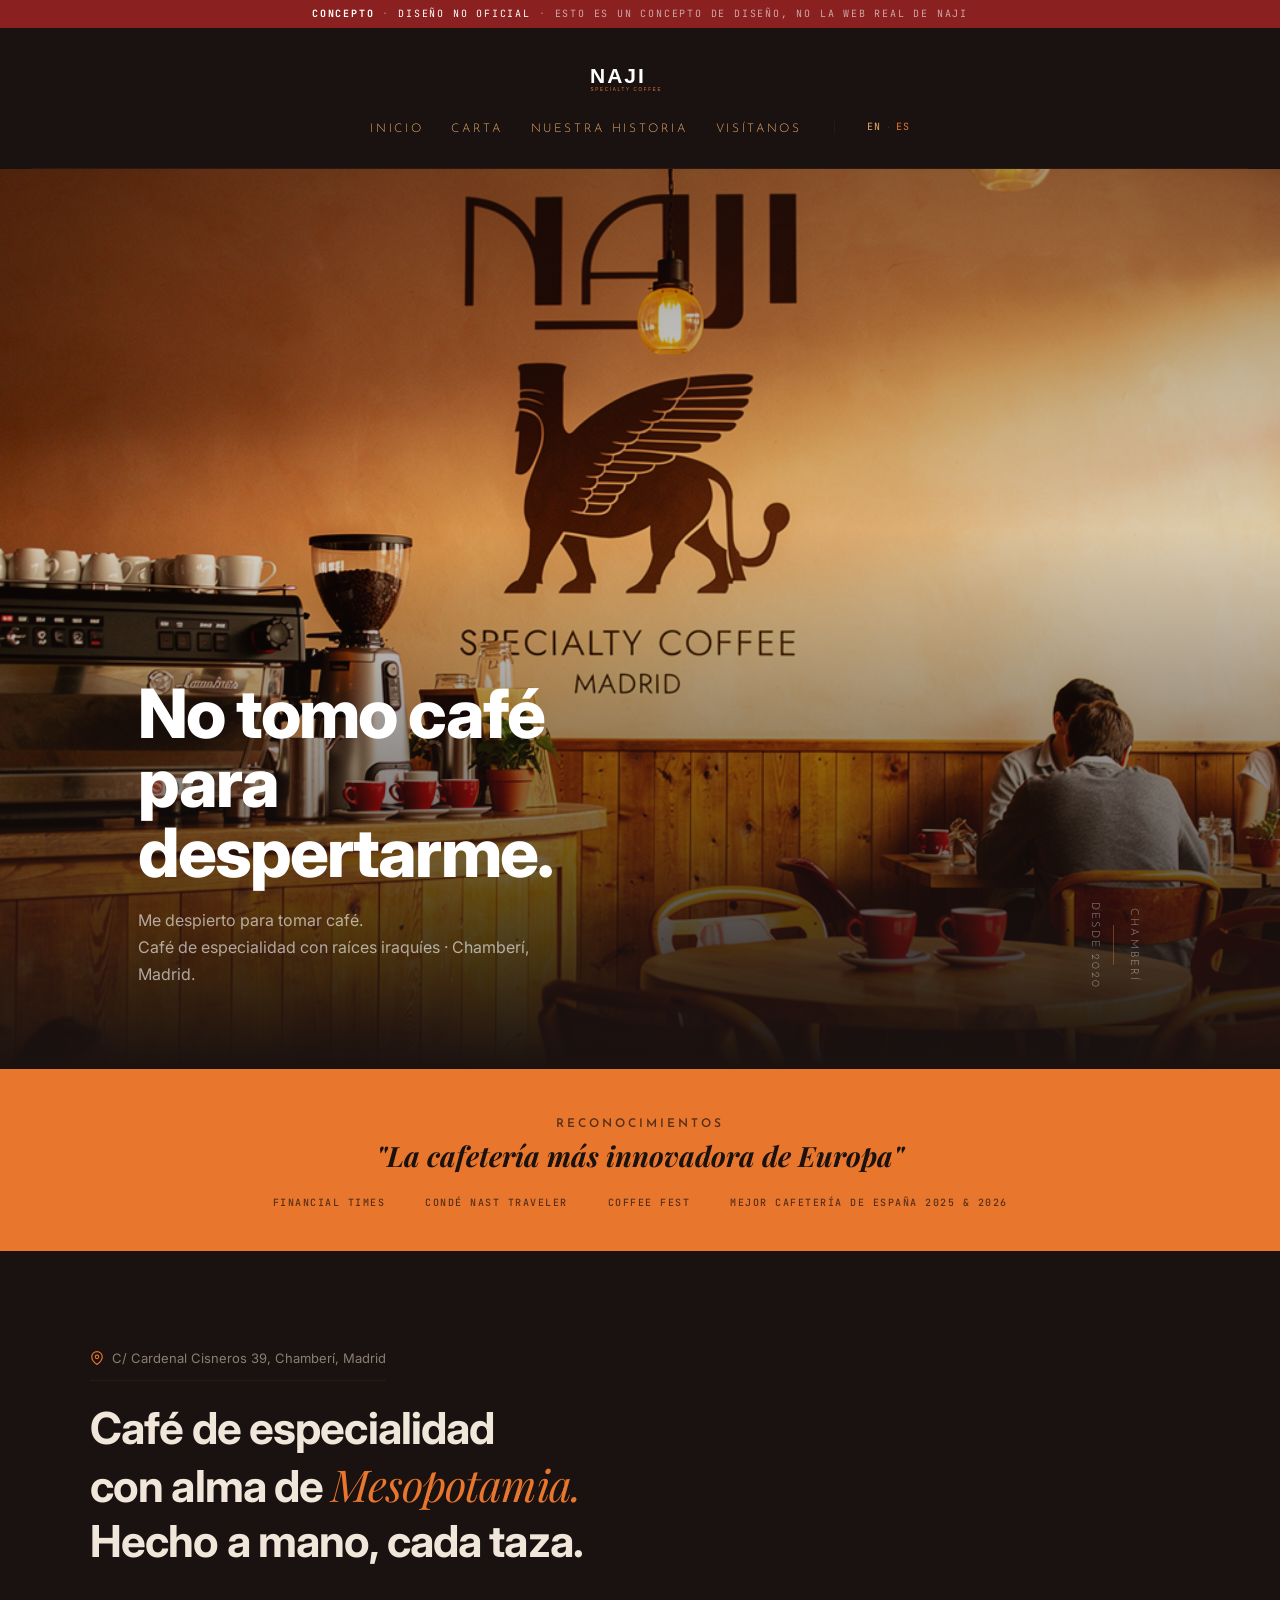
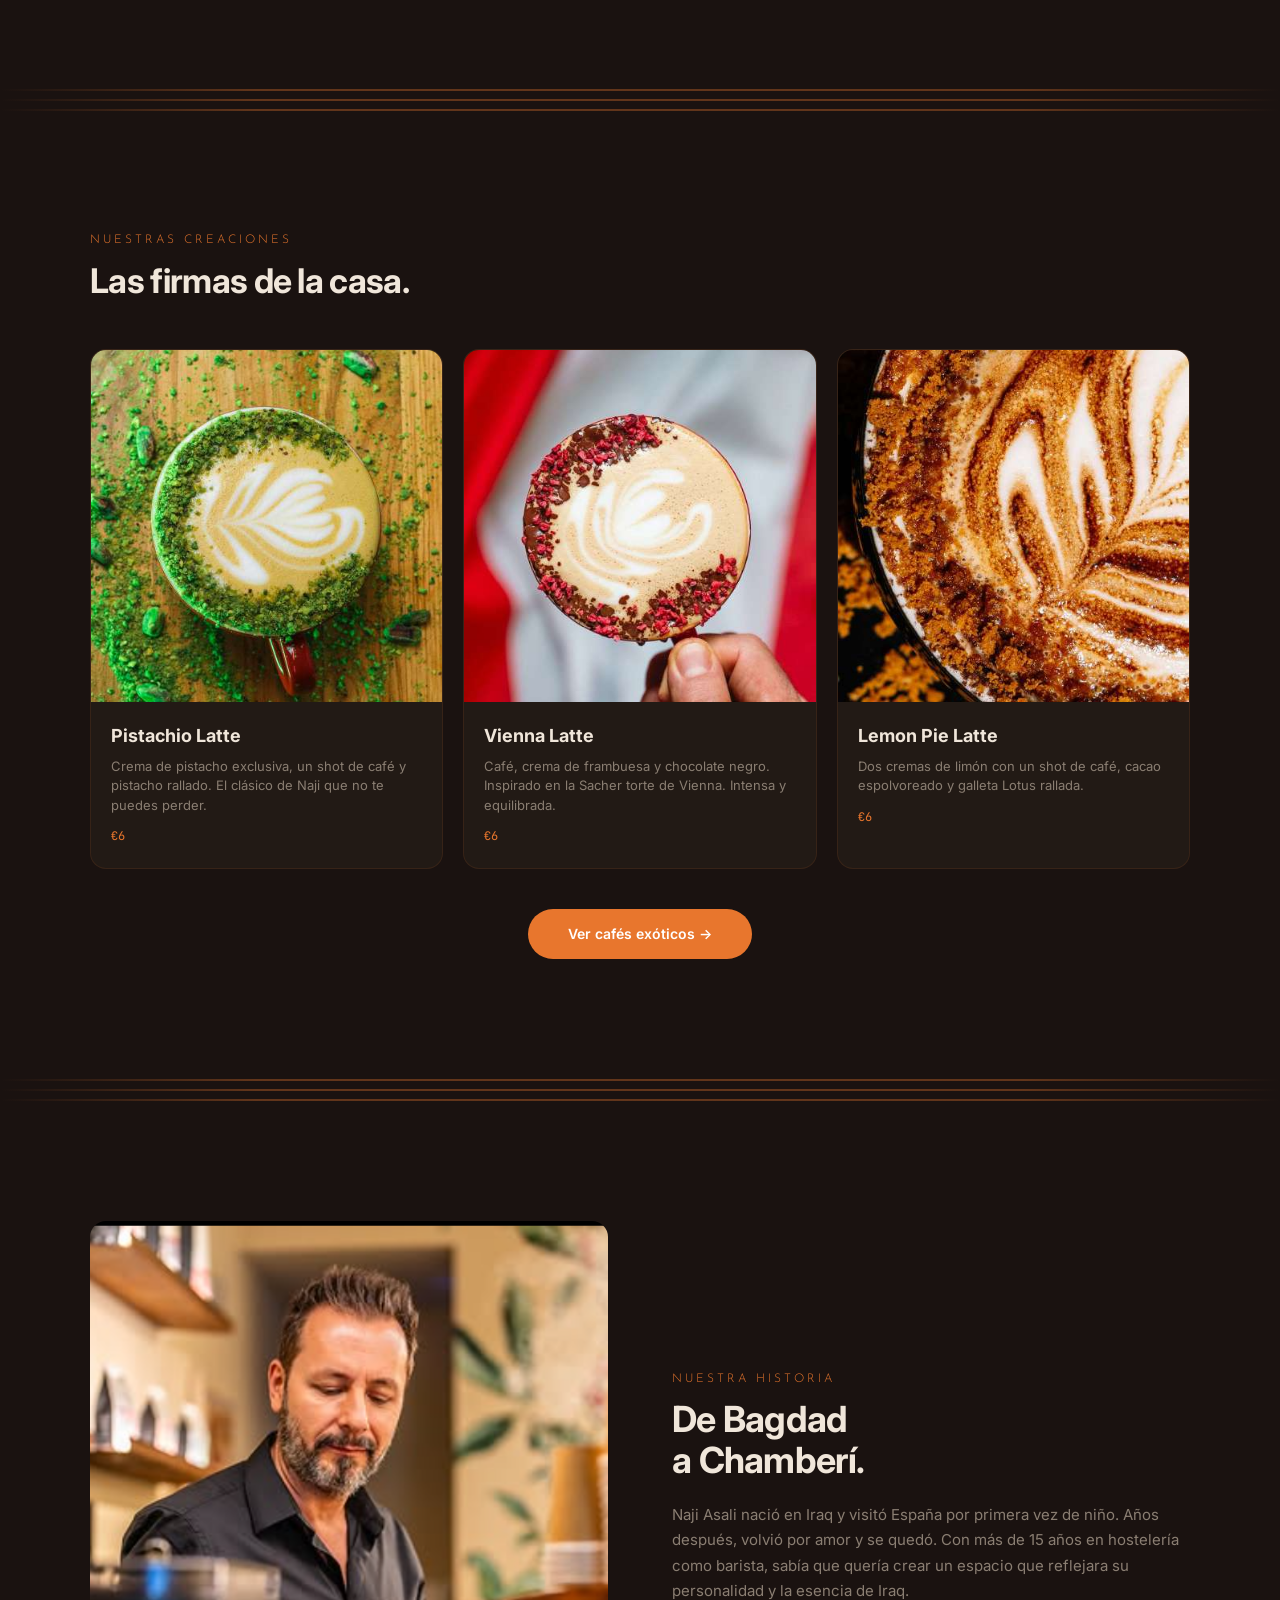
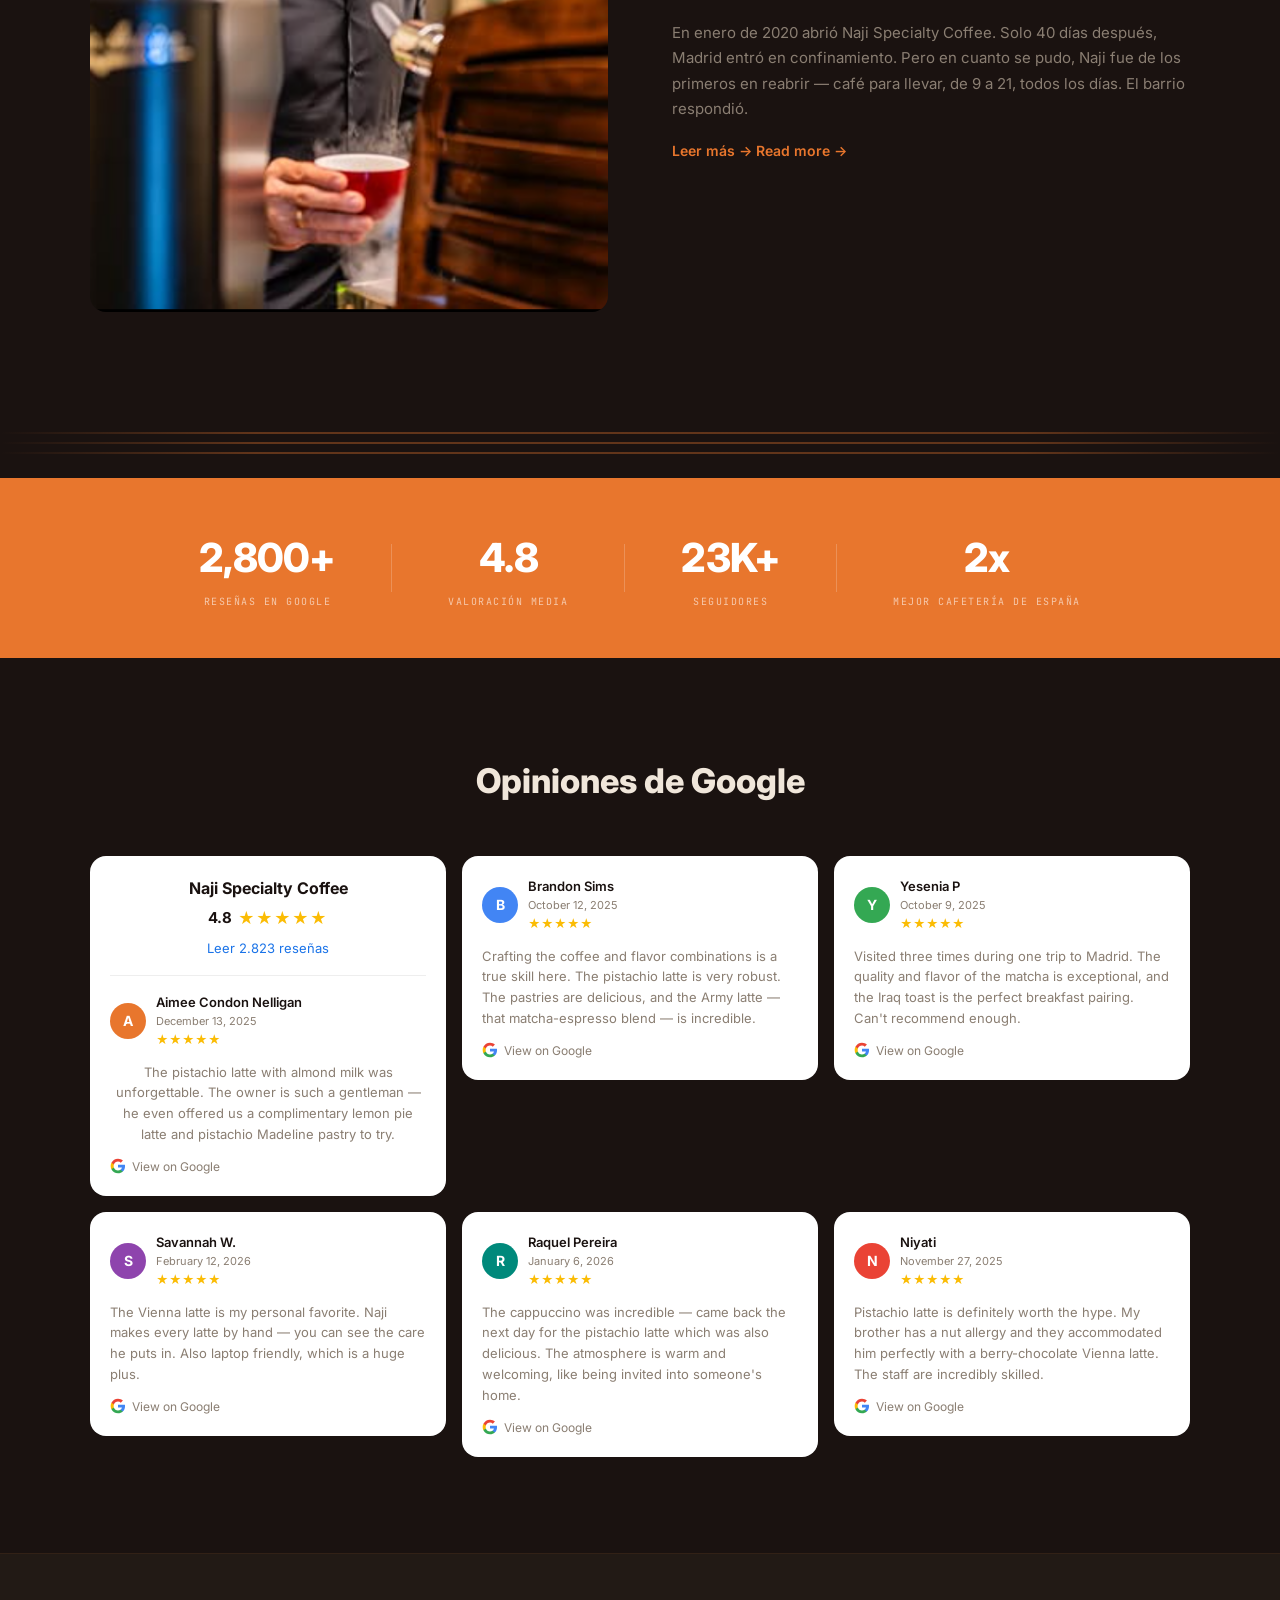
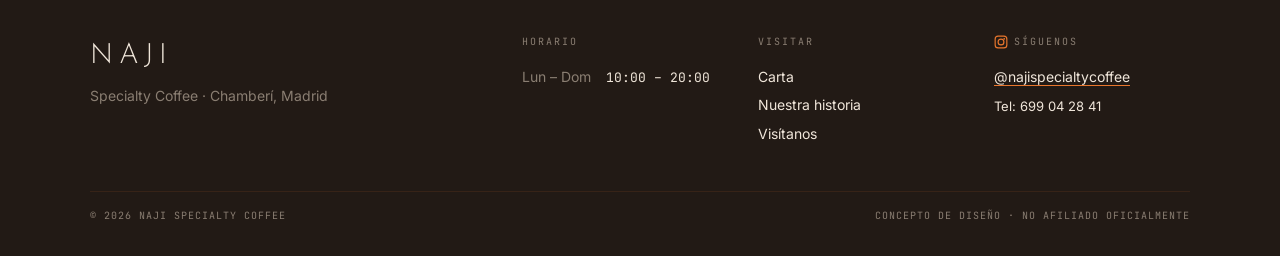
==== commit 4a8a18cd: "Fix nav disappearing on scroll: sticky nav below fixed concept banner Concept banner is now position" ====
--- a/index.html
+++ b/index.html
@@ -13,7 +13,11 @@
 </head>
 <body>
 
-<div class="sticky-header">
+<div class="concept-banner">
+  <strong>Concepto</strong><span class="sep">&middot;</span><span>Diseño no oficial</span><span class="sep">&middot;</span><span class="soft">Esto es un concepto de diseño, no la web real de Naji</span>
+</div>
+<div class="banner-spacer"></div>
+<div class="nav-wrap">
 <nav class="nav">
   <a href="index.html" class="nav-logo">
     <img src="logo.svg" alt="Naji Specialty Coffee">
@@ -34,9 +38,6 @@
     <button class="hamburger" aria-label="Menu"><span></span><span></span><span></span></button>
   </div>
 </nav>
-<div class="concept-banner">
-  <strong>Concepto</strong><span class="sep">&middot;</span><span>Diseño no oficial</span><span class="sep">&middot;</span><span class="soft">Esto es un concepto de diseño, no la web real de Naji</span>
-</div>
 </div>
 
 <!-- HERO -->
--- a/css/style.css
+++ b/css/style.css
@@ -38,17 +38,19 @@
 img { display: block; width: 100%; height: auto; }
 ul { list-style: none; }
 
-/* --- Sticky header wrapper --- */
-.sticky-header {
-  position: sticky; top: 0; z-index: 900;
-}
-/* --- Banner (below nav) --- */
+/* --- Banner (fixed at very top) --- */
 .concept-banner {
-  position: relative; z-index: 800;
+  position: fixed; top: 0; left: 0; right: 0; z-index: 1000;
   background: #8B2020; color: #fff; text-align: center;
   font-family: var(--font-mono); font-size: 10px;
   letter-spacing: 0.18em; text-transform: uppercase;
   height: 28px; line-height: 28px; white-space: nowrap;
+}
+/* --- Spacer to offset fixed banner --- */
+.banner-spacer { height: 28px; }
+/* --- Nav (sticky below banner) --- */
+.nav-wrap {
+  position: sticky; top: 28px; z-index: 900;
 }
 .concept-banner .sep { margin: 0 8px; opacity: 0.4; }
 .concept-banner .soft { opacity: 0.6; }
